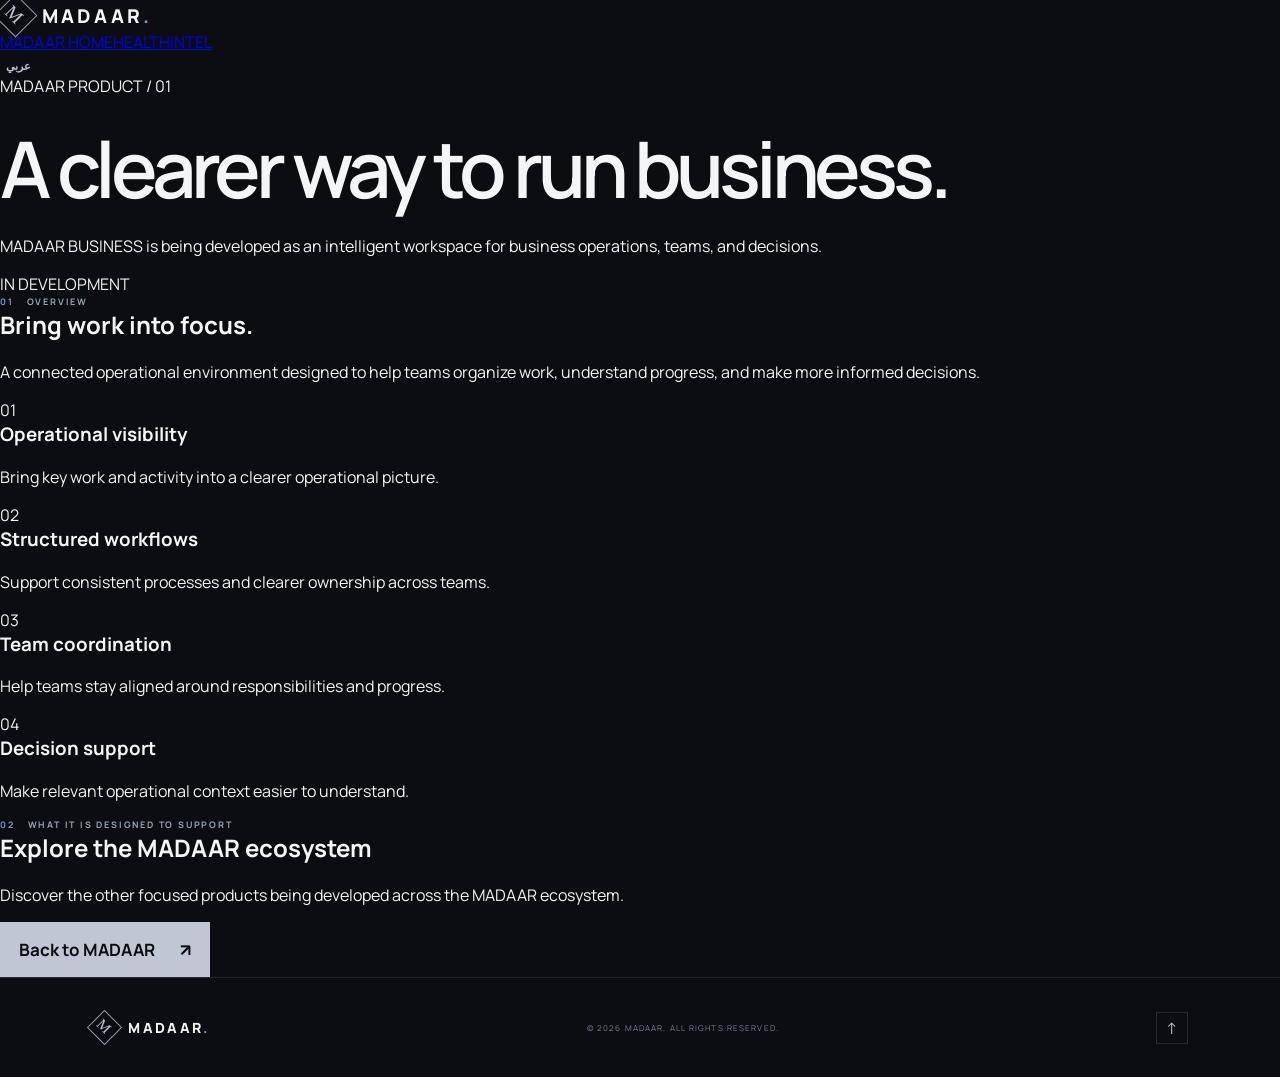
==== business/index.html @ b81e224b "Add MADAAR product page: business" ====
<!doctype html><html lang="en" dir="ltr"><head><meta charset="utf-8"><meta name="viewport" content="width=device-width,initial-scale=1"><meta name="theme-color" content="#0b0d12"><meta name="description" content="MADAAR BUSINESS — an intelligent workspace for business operations, teams, and decisions."><title>MADAAR BUSINESS — MADAAR</title><link rel="preconnect" href="https://fonts.googleapis.com"><link rel="preconnect" href="https://fonts.gstatic.com" crossorigin><link href="https://fonts.googleapis.com/css2?family=DM+Sans:wght@400;500;600;700&family=Manrope:wght@400;500;600;700;800&family=Tajawal:wght@400;500;700;800&display=swap" rel="stylesheet"><link rel="stylesheet" href="../styles.css"><link rel="stylesheet" href="../product-pages.css"></head><body class="product-page" data-product="business"><header class="product-nav"><a class="brand" href="../"><span class="brand-mark">M</span><span>MADAAR<span class="brand-period">.</span></span></a><nav class="nav-links"><a href="../#products" data-t="back">MADAAR HOME</a><a href="../health/" >HEALTH</a><a href="../intel/">INTEL</a></nav><button class="lang-toggle" id="productLanguage" type="button">عربي</button></header><main><section class="product-hero"><div class="product-eyebrow" data-t="eyebrow">MADAAR PRODUCT / 01</div><h1 data-t="title">A clearer way to run business.</h1><p data-t="copy">MADAAR BUSINESS is being developed as an intelligent workspace for business operations, teams, and decisions.</p><span class="stage-note" data-t="stage">IN DEVELOPMENT</span></section><section class="product-detail"><div><div class="section-kicker"><span>01</span><span data-t="overview">OVERVIEW</span></div><h2 data-t="section">Bring work into focus.</h2></div><div><p data-t="body">A connected operational environment designed to help teams organize work, understand progress, and make more informed decisions.</p><div class="detail-points"><article class="detail-point"><span>01</span><h3 data-t="p1">Operational visibility</h3><p data-t="d1">Bring key work and activity into a clearer operational picture.</p></article><article class="detail-point"><span>02</span><h3 data-t="p2">Structured workflows</h3><p data-t="d2">Support consistent processes and clearer ownership across teams.</p></article><article class="detail-point"><span>03</span><h3 data-t="p3">Team coordination</h3><p data-t="d3">Help teams stay aligned around responsibilities and progress.</p></article><article class="detail-point"><span>04</span><h3 data-t="p4">Decision support</h3><p data-t="d4">Make relevant operational context easier to understand.</p></article></div></div></section><section class="product-next"><div><div class="section-kicker"><span>02</span><span data-t="capabilities">WHAT IT IS DESIGNED TO SUPPORT</span></div><h2 data-t="next">Explore the MADAAR ecosystem</h2><p data-t="nextCopy">Discover the other focused products being developed across the MADAAR ecosystem.</p></div><a class="button button-primary" href="../#products"><span data-t="home">Back to MADAAR</span><span>↗</span></a></section></main><footer class="footer"><a class="brand footer-brand" href="../"><span class="brand-mark">M</span><span>MADAAR<span class="brand-period">.</span></span></a><span class="copyright">© 2026 MADAAR. ALL RIGHTS RESERVED.</span><a class="back-top" href="#">↑</a></footer><script src="../product-pages.js"></script></body></html>
---- styles.css ----
@import url('https://fonts.googleapis.com/css2?family=DM+Sans:wght@400;500;600;700&family=Manrope:wght@400;500;600;700;800&family=Tajawal:wght@400;500;700;800&display=swap');
:root{--bg:#0b0d12;--panel:#11151d;--panel2:#151a23;--silver:#c0c6d4;--muted:#858d9c;--white:#f3f5f8;--blue:#7998cb;--line:rgba(192,198,212,.15);--font:'Manrope','DM Sans',sans-serif}
*{box-sizing:border-box}html{scroll-behavior:smooth;scroll-padding-top:90px}body{margin:0;background:var(--bg);color:var(--white);font-family:var(--font);-webkit-font-smoothing:antialiased}.site-shell{max-width:1600px;margin:auto;overflow:hidden}.nav-wrap{height:88px;padding:0 7.2%;display:flex;align-items:center;justify-content:space-between;border-bottom:1px solid var(--line);position:relative;z-index:5;background:rgba(11,13,18,.92)}.brand{display:flex;align-items:center;gap:11px;text-decoration:none;color:var(--white);font-size:19px;font-weight:800;letter-spacing:.17em}.brand-mark{width:31px;height:31px;border:1px solid #8f98a9;color:var(--silver);display:grid;place-items:center;font-family:Georgia,serif;font-size:19px;font-weight:400;transform:rotate(45deg)}.brand-mark::first-letter{transform:rotate(-45deg)}.brand-period{color:var(--blue)}.main-nav{display:flex;gap:37px}.main-nav a,.text-link,.under-link{font-size:11px;letter-spacing:.04em;color:#a9afbb;text-decoration:none;transition:color .2s}.main-nav a:hover,.text-link:hover,.under-link:hover{color:white}.nav-actions{display:flex;align-items:center;gap:23px}.lang-toggle,.menu-toggle{background:none;border:0;color:var(--silver);font:600 11px var(--font);cursor:pointer}.nav-cta{font-size:11px;text-decoration:none;color:var(--bg);background:var(--silver);padding:13px 17px;font-weight:700}.nav-cta span{margin-left:13px}.menu-toggle{display:none;font-size:21px}.hero{min-height:690px;position:relative;padding:125px 7.2% 48px;display:flex;align-items:flex-start;overflow:hidden}.hero-grid{position:absolute;inset:0 0 0 40%;opacity:.28;background-image:linear-gradient(rgba(192,198,212,.07) 1px,transparent 1px),linear-gradient(90deg,rgba(192,198,212,.07) 1px,transparent 1px);background-size:65px 65px;mask-image:linear-gradient(90deg,transparent,#000 25%,#000)}.hero-content{position:relative;z-index:2;max-width:680px}.eyebrow,.section-kicker{display:flex;align-items:center;gap:13px;color:#9ba4b3;font-size:9px;font-weight:700;letter-spacing:.2em}.eyebrow-line{width:30px;height:1px;background:var(--blue)}h1,h2,h3,p{margin-top:0}h1{font-size:clamp(48px,6.1vw,84px);line-height:1.08;letter-spacing:-.065em;font-weight:600;margin:29px 0 25px}h1 em,h2 em{font-style:normal;color:var(--silver)}.hero-copy{max-width:470px;color:#9da5b2;font-size:14px;line-height:1.9}.hero-actions{display:flex;align-items:center;gap:31px;margin-top:36px}.button{display:inline-flex;align-items:center;justify-content:space-between;gap:25px;padding:16px 19px;text-decoration:none;font-size:11px;font-weight:700}.button-primary{background:var(--silver);color:#0b0d12}.button-primary span{font-size:17px}.text-link{font-weight:600}.text-link span{margin-left:9px;color:var(--silver)}.hero-foot{position:absolute;top:560px;left:0;right:0;display:flex;justify-content:space-between;color:#697281;font-size:8px;letter-spacing:.18em}.hero-index{color:#a6adba}.orbital-art{position:absolute;width:440px;height:440px;right:8%;top:115px;display:grid;place-items:center;opacity:.86}.orbit{position:absolute;border:1px solid rgba(192,198,212,.19);border-radius:50%;transform:rotate(-28deg)}.orbit-one{width:390px;height:170px}.orbit-two{width:340px;height:300px;transform:rotate(48deg)}.orbit-three{width:270px;height:270px;border-color:rgba(121,152,203,.35)}.orbit-core{width:112px;height:112px;border:1px solid rgba(192,198,212,.55);border-radius:50%;display:grid;place-items:center;box-shadow:0 0 70px rgba(121,152,203,.12),inset 0 0 40px rgba(121,152,203,.08);background:radial-gradient(circle,#202b3b,#0b0d12 72%)}.orbit-core span{font-family:Georgia,serif;font-size:53px;color:#d2d6df}.orbit-dot{position:absolute;width:7px;height:7px;border-radius:50%;background:#9fb3d7;box-shadow:0 0 17px #7998cb}.dot-one{top:111px;right:78px}.dot-two{bottom:83px;left:97px}.dot-three{top:215px;left:10px}.orbit-caption{position:absolute;right:0;bottom:45px;font-size:8px;letter-spacing:.2em;line-height:1.8;color:#8993a3}.hero-bottom-rule{position:absolute;bottom:0;left:7.2%;right:7.2%;height:1px;background:var(--line)}.section-pad{padding:112px 7.2%}.section-kicker span:first-child{color:var(--blue)}.intro-layout{display:grid;grid-template-columns:1.1fr .9fr;gap:10%;margin-top:53px}.intro h2,.contact h2{font-size:clamp(38px,4.4vw,61px);line-height:1.13;letter-spacing:-.055em;font-weight:600;margin:0}.intro-text{max-width:490px;padding-top:7px}.intro-text p,.contact-side p{font-size:14px;line-height:1.95;color:#9da5b2}.under-link{display:inline-block;margin-top:19px;padding-bottom:9px;border-bottom:1px solid #566070;color:var(--silver)}.under-link span{margin-left:17px}.products{background:#0e1117;border-top:1px solid var(--line);border-bottom:1px solid var(--line)}.section-heading{display:flex;justify-content:space-between;align-items:center;margin-bottom:40px}.section-heading>p{margin:0;color:#9da5b2;font-size:12px}.product-list{display:grid;grid-template-columns:repeat(3,1fr);gap:14px}.product-card{background:var(--panel);border:1px solid rgba(192,198,212,.11);padding:23px 23px 21px;min-width:0;transition:transform .25s,border-color .25s}.product-card:hover{transform:translateY(-5px);border-color:rgba(192,198,212,.35)}.product-top{display:flex;justify-content:space-between;align-items:center;color:#8c95a4;font-size:8px;letter-spacing:.17em}.product-symbol{font-size:18px;color:var(--silver)}.product-visual{height:190px;margin:22px 0 23px;position:relative;overflow:hidden;background:#171e29}.visual-business{display:grid;place-items:center;background:radial-gradient(ellipse at 50% 100%,#26364c,#141a24 70%)}.visual-window{width:72%;height:125px;border:1px solid rgba(177,194,219,.35);background:rgba(11,15,22,.6);padding:12px;position:relative}.visual-window-top{display:flex;gap:4px}.visual-window-top i{width:4px;height:4px;border-radius:50%;background:#8297b6}.visual-bars{height:69px;display:flex;align-items:end;gap:8px;border-bottom:1px solid rgba(192,198,212,.17);padding:0 9px}.visual-bars b{flex:1;background:linear-gradient(#9eb4d7,#425a7c);height:30%}.visual-bars b:nth-child(2){height:55%}.visual-bars b:nth-child(3){height:44%}.visual-bars b:nth-child(4){height:78%}.visual-bars b:nth-child(5){height:60%}.visual-bars b:nth-child(6){height:88%}.visual-bars b:nth-child(7){height:72%}.visual-line{position:absolute;left:20%;right:15%;top:57px;height:1px;background:#c0c6d4;transform:rotate(-13deg);opacity:.6}.visual-health{background:radial-gradient(circle at center,#273d4a,#151e28 70%);display:grid;place-items:center}.health-rings{position:absolute;width:140px;height:140px;border:1px solid rgba(157,192,197,.28);border-radius:50%;box-shadow:0 0 0 20px rgba(157,192,197,.04),0 0 0 42px rgba(157,192,197,.03)}.health-cross{position:absolute;z-index:2;font-size:67px;font-weight:200;color:#b5d0d1;text-shadow:0 0 30px #7ca8aa}.health-pulse{position:absolute;width:100%;height:1px;background:linear-gradient(90deg,transparent,#9bc5c5,transparent);transform:rotate(-25deg)}.visual-intel{background:radial-gradient(circle at 50% 50%,#29364c,#131924 68%)}.intel-grid{position:absolute;inset:0;background-image:linear-gradient(rgba(157,177,208,.1) 1px,transparent 1px),linear-gradient(90deg,rgba(157,177,208,.1) 1px,transparent 1px);background-size:20px 20px}.intel-radar{position:absolute;width:138px;height:138px;border:1px solid rgba(162,186,220,.5);border-radius:50%;left:50%;top:48%;transform:translate(-50%,-50%);background:conic-gradient(from 20deg,rgba(121,152,203,.28),transparent 75deg)}.intel-radar:before,.intel-radar:after{content:"";position:absolute;inset:22px;border:1px solid rgba(162,186,220,.23);border-radius:50%}.intel-radar:after{inset:46px}.intel-radar i{position:absolute;left:50%;top:0;height:50%;width:1px;background:#b7c9e5;transform-origin:bottom;transform:rotate(43deg)}.intel-radar b{position:absolute;width:5px;height:5px;background:#c4d6f0;border-radius:50%;left:70%;top:26%;box-shadow:0 0 14px #a6c7f5}.radar-label{position:absolute;bottom:13px;right:13px;font-size:7px;letter-spacing:.15em;color:#9eb4d7}.product-info{display:flex;justify-content:space-between;gap:12px;align-items:flex-start}.product-info h3{font-size:15px;letter-spacing:.02em;margin:0 0 10px;font-weight:500}.product-info h3 strong{color:var(--silver);font-weight:800}.product-info p{max-width:250px;color:#929ba9;font-size:11px;line-height:1.7;margin:0}.product-status{font-size:7px;letter-spacing:.12em;color:#91a3bd;border:1px solid rgba(145,163,189,.28);padding:6px 7px;white-space:nowrap}.product-tags{display:flex;flex-wrap:wrap;gap:7px;margin-top:23px;padding-top:15px;border-top:1px solid var(--line)}.product-tags span{font-size:7px;letter-spacing:.12em;color:#727d8d}.manifesto{position:relative;overflow:hidden}.manifesto-glow{position:absolute;width:570px;height:570px;right:-200px;top:-190px;border-radius:50%;background:radial-gradient(circle,rgba(72,100,143,.13),transparent 68%);pointer-events:none}.manifesto-content{margin:73px 0 78px;position:relative}.manifesto-label{color:#91a6c8;font-size:9px;letter-spacing:.2em}.manifesto h2{font-size:clamp(42px,5.5vw,76px);line-height:1.12;letter-spacing:-.06em;font-weight:600;margin:22px 0}.manifesto-copy{font-size:13px;line-height:1.9;color:#9da5b2;max-width:460px}.principles{display:grid;grid-template-columns:repeat(3,1fr);border-top:1px solid var(--line)}.principles>div{padding:24px 24px 0 0}.principles>div+div{padding-left:24px;border-left:1px solid var(--line)}.principles span{font-size:9px;color:var(--blue);letter-spacing:.1em}.principles h4{font-size:13px;margin:19px 0 8px}.principles p{font-size:10px;color:#8992a0;line-height:1.7;margin:0}.contact{background:#10141c;border-top:1px solid var(--line)}.contact-layout{display:grid;grid-template-columns:1fr .65fr;gap:10%;margin-top:60px}.contact-side{padding-top:9px;max-width:410px}.contact-side .button{margin-top:13px}.contact-note{display:block;margin-top:20px;color:#778190;font-size:9px;letter-spacing:.05em}.footer{min-height:100px;padding:20px 7.2%;display:flex;align-items:center;justify-content:space-between;border-top:1px solid var(--line)}.footer-brand{font-size:14px}.footer-brand .brand-mark{width:25px;height:25px;font-size:15px}.footer-line,.copyright{font-size:8px;letter-spacing:.14em;color:#798291}.back-top{width:32px;height:32px;border:1px solid var(--line);display:grid;place-items:center;color:var(--silver);text-decoration:none}
[dir=rtl] body{font-family:'Tajawal',sans-serif}[dir=rtl] .main-nav,[dir=rtl] .nav-actions{direction:rtl}[dir=rtl] .brand{letter-spacing:.08em}[dir=rtl] .hero-content,[dir=rtl] .intro-layout,[dir=rtl] .contact-layout{text-align:right}[dir=rtl] .hero-foot{direction:ltr}[dir=rtl] .hero-actions{flex-direction:row-reverse;justify-content:flex-end}[dir=rtl] .product-info{direction:rtl}[dir=rtl] .product-tags{direction:rtl}[dir=rtl] .section-heading{direction:rtl}[dir=rtl] .principles{direction:rtl}[dir=rtl] .principles>div+div{border-left:0;border-right:1px solid var(--line);padding-left:0;padding-right:24px}[dir=rtl] .contact-side .button{direction:ltr}[dir=rtl] .footer{direction:rtl}[dir=rtl] .under-link span{margin-left:0;margin-right:17px}
@media(max-width:1000px){.orbital-art{right:-90px;opacity:.45}.hero-content{max-width:620px}.product-list{grid-template-columns:1fr 1fr}.product-card:last-child{grid-column:1/-1}.product-card:last-child .product-visual{height:160px}.nav-wrap{padding:0 5%}.section-pad{padding:90px 5%}.hero{padding-left:5%;padding-right:5%}.hero-bottom-rule{left:5%;right:5%}}
@media(max-width:700px){.nav-wrap{height:72px}.main-nav{display:none;position:absolute;top:72px;left:0;right:0;background:#11151d;padding:22px 6%;flex-direction:column;gap:22px;border-bottom:1px solid var(--line)}.main-nav.open{display:flex}.nav-actions{gap:13px}.nav-cta{display:none}.menu-toggle{display:block}.hero{min-height:670px;padding-top:100px}.hero-grid{inset:0;opacity:.18}.hero-content{max-width:100%}h1{font-size:clamp(44px,12vw,67px)}.hero-copy{max-width:390px;font-size:13px}.orbital-art{width:290px;height:290px;top:355px;right:-90px;opacity:.25}.orbit-one{width:270px;height:120px}.orbit-two{width:240px;height:210px}.orbit-three{width:190px;height:190px}.orbit-core{width:80px;height:80px}.orbit-core span{font-size:39px}.hero-foot{top:600px}.section-pad{padding:76px 6%}.intro-layout,.contact-layout{grid-template-columns:1fr;gap:25px;margin-top:38px}.intro h2,.contact h2{font-size:46px}.section-heading{align-items:flex-start;gap:18px;flex-direction:column}.product-list{grid-template-columns:1fr}.product-card:last-child{grid-column:auto}.product-card:last-child .product-visual{height:190px}.product-visual{height:180px}.manifesto-content{margin:55px 0}.manifesto h2{font-size:47px}.principles{grid-template-columns:1fr}.principles>div,.principles>div+div{padding:19px 0;border-left:0;border-right:0;border-bottom:1px solid var(--line)}.principles>div+div{padding-left:0;padding-right:0}.principles h4{margin:10px 0 5px}.footer{padding:23px 6%;flex-wrap:wrap;gap:18px}.footer-line{display:none}.copyright{font-size:7px}}
@media(prefers-reduced-motion:reduce){html{scroll-behavior:auto}*,*:before,*:after{transition:none!important;animation:none!important}}
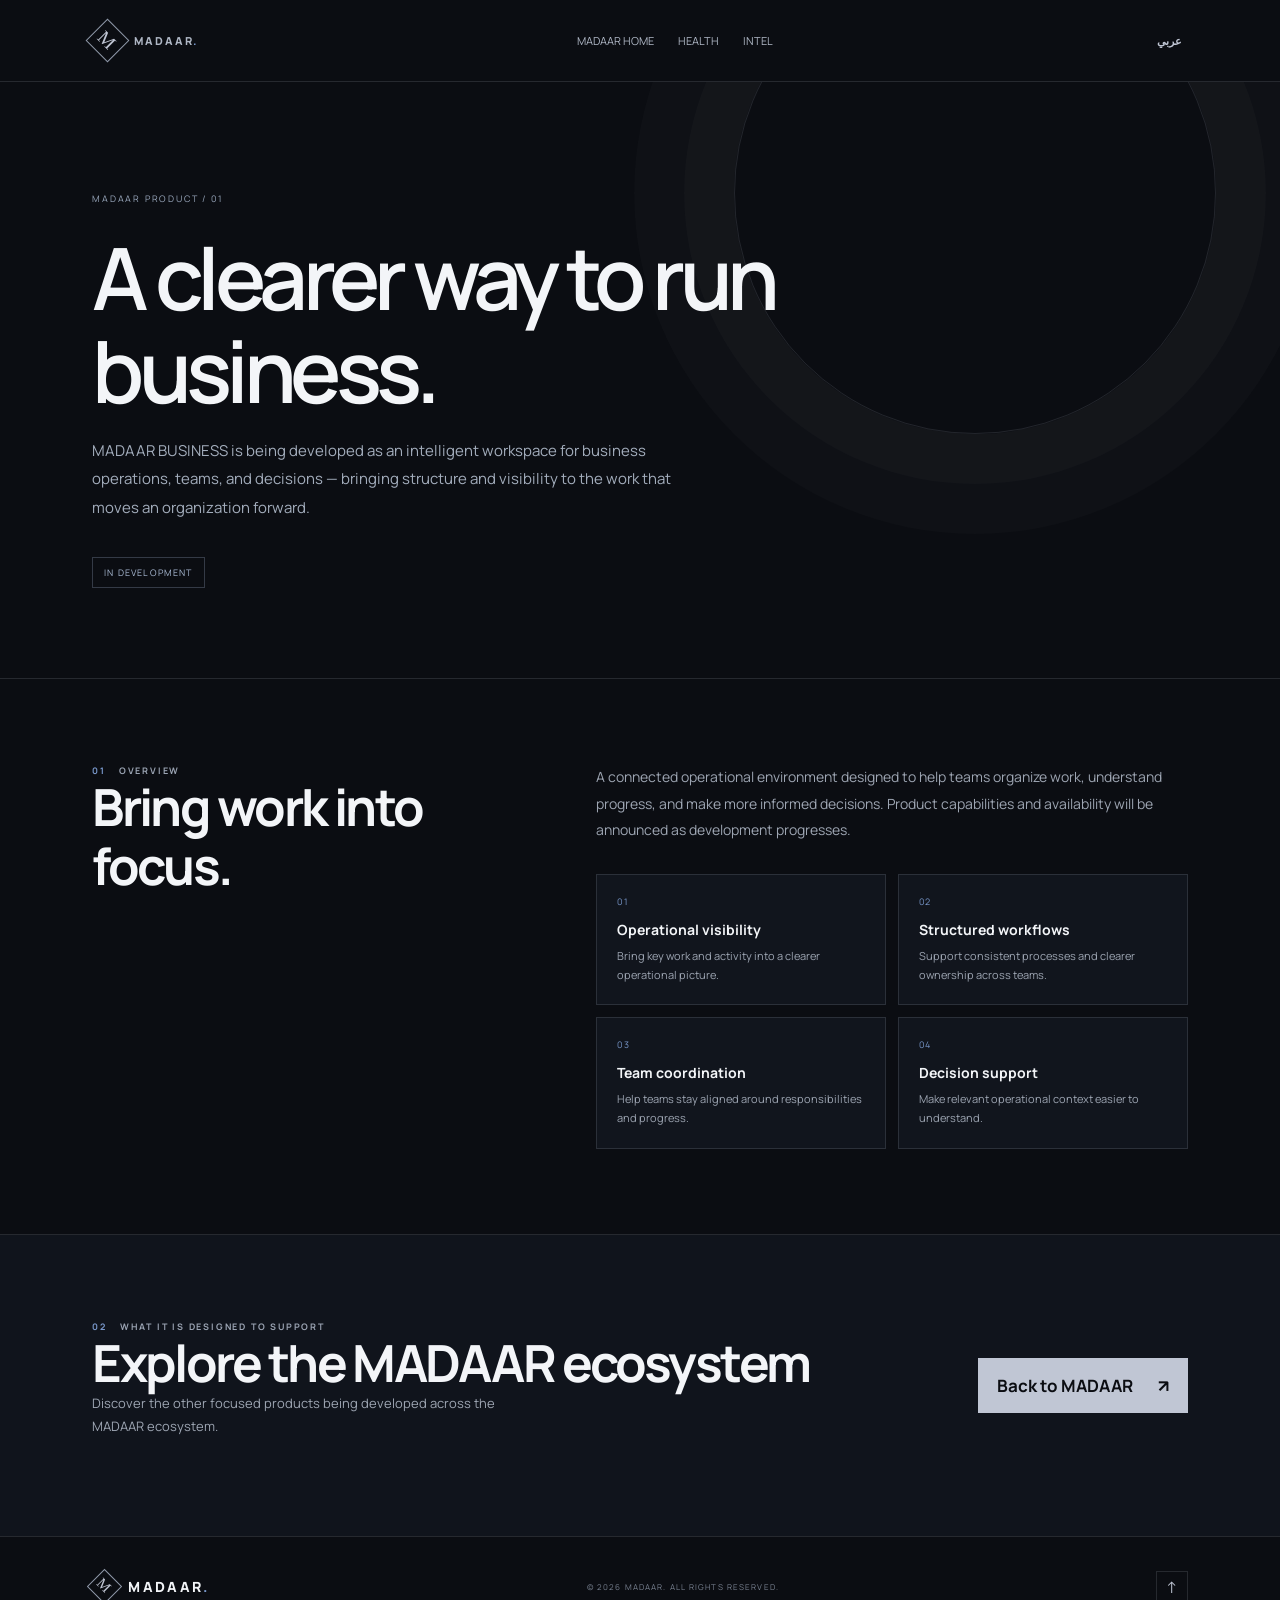
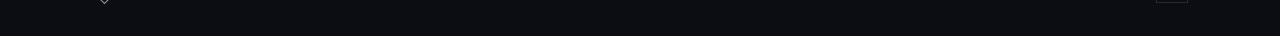
==== commit 88e93602: "Complete Arabic footer and accessibility labels on product pages" ====
--- a/business/index.html
+++ b/business/index.html
@@ -1 +1 @@
-<!doctype html><html lang="en" dir="ltr"><head><meta charset="utf-8"><meta name="viewport" content="width=device-width,initial-scale=1"><meta name="theme-color" content="#0b0d12"><meta name="description" content="MADAAR BUSINESS — an intelligent workspace for business operations, teams, and decisions."><title>MADAAR BUSINESS — MADAAR</title><link rel="preconnect" href="https://fonts.googleapis.com"><link rel="preconnect" href="https://fonts.gstatic.com" crossorigin><link href="https://fonts.googleapis.com/css2?family=DM+Sans:wght@400;500;600;700&family=Manrope:wght@400;500;600;700;800&family=Tajawal:wght@400;500;700;800&display=swap" rel="stylesheet"><link rel="stylesheet" href="../styles.css"><link rel="stylesheet" href="../product-pages.css"></head><body class="product-page" data-product="business"><header class="product-nav"><a class="brand" href="../"><span class="brand-mark">M</span><span>MADAAR<span class="brand-period">.</span></span></a><nav class="nav-links"><a href="../#products" data-t="back">MADAAR HOME</a><a href="../health/" >HEALTH</a><a href="../intel/">INTEL</a></nav><button class="lang-toggle" id="productLanguage" type="button">عربي</button></header><main><section class="product-hero"><div class="product-eyebrow" data-t="eyebrow">MADAAR PRODUCT / 01</div><h1 data-t="title">A clearer way to run business.</h1><p data-t="copy">MADAAR BUSINESS is being developed as an intelligent workspace for business operations, teams, and decisions.</p><span class="stage-note" data-t="stage">IN DEVELOPMENT</span></section><section class="product-detail"><div><div class="section-kicker"><span>01</span><span data-t="overview">OVERVIEW</span></div><h2 data-t="section">Bring work into focus.</h2></div><div><p data-t="body">A connected operational environment designed to help teams organize work, understand progress, and make more informed decisions.</p><div class="detail-points"><article class="detail-point"><span>01</span><h3 data-t="p1">Operational visibility</h3><p data-t="d1">Bring key work and activity into a clearer operational picture.</p></article><article class="detail-point"><span>02</span><h3 data-t="p2">Structured workflows</h3><p data-t="d2">Support consistent processes and clearer ownership across teams.</p></article><article class="detail-point"><span>03</span><h3 data-t="p3">Team coordination</h3><p data-t="d3">Help teams stay aligned around responsibilities and progress.</p></article><article class="detail-point"><span>04</span><h3 data-t="p4">Decision support</h3><p data-t="d4">Make relevant operational context easier to understand.</p></article></div></div></section><section class="product-next"><div><div class="section-kicker"><span>02</span><span data-t="capabilities">WHAT IT IS DESIGNED TO SUPPORT</span></div><h2 data-t="next">Explore the MADAAR ecosystem</h2><p data-t="nextCopy">Discover the other focused products being developed across the MADAAR ecosystem.</p></div><a class="button button-primary" href="../#products"><span data-t="home">Back to MADAAR</span><span>↗</span></a></section></main><footer class="footer"><a class="brand footer-brand" href="../"><span class="brand-mark">M</span><span>MADAAR<span class="brand-period">.</span></span></a><span class="copyright">© 2026 MADAAR. ALL RIGHTS RESERVED.</span><a class="back-top" href="#">↑</a></footer><script src="../product-pages.js"></script></body></html>+<!doctype html><html lang="en" dir="ltr"><head><meta charset="utf-8"><meta name="viewport" content="width=device-width,initial-scale=1"><meta name="theme-color" content="#0b0d12"><meta name="description" content="MADAAR BUSINESS — an intelligent workspace for business operations, teams, and decisions."><title>MADAAR BUSINESS — MADAAR</title><link rel="preconnect" href="https://fonts.googleapis.com"><link rel="preconnect" href="https://fonts.gstatic.com" crossorigin><link href="https://fonts.googleapis.com/css2?family=DM+Sans:wght@400;500;600;700&family=Manrope:wght@400;500;600;700;800&family=Tajawal:wght@400;500;700;800&display=swap" rel="stylesheet"><link rel="stylesheet" href="../styles.css"><link rel="stylesheet" href="../product-pages.css"></head><body class="product-page" data-product="business"><header class="product-nav"><a class="brand" href="../"><span class="brand-mark">M</span><span>MADAAR<span class="brand-period">.</span></span></a><nav class="nav-links"><a href="../#products" data-t="back">MADAAR HOME</a><a href="../health/" >HEALTH</a><a href="../intel/">INTEL</a></nav><button class="lang-toggle" id="productLanguage" type="button">عربي</button></header><main><section class="product-hero"><div class="product-eyebrow" data-t="eyebrow">MADAAR PRODUCT / 01</div><h1 data-t="title">A clearer way to run business.</h1><p data-t="copy">MADAAR BUSINESS is being developed as an intelligent workspace for business operations, teams, and decisions.</p><span class="stage-note" data-t="stage">IN DEVELOPMENT</span></section><section class="product-detail"><div><div class="section-kicker"><span>01</span><span data-t="overview">OVERVIEW</span></div><h2 data-t="section">Bring work into focus.</h2></div><div><p data-t="body">A connected operational environment designed to help teams organize work, understand progress, and make more informed decisions.</p><div class="detail-points"><article class="detail-point"><span>01</span><h3 data-t="p1">Operational visibility</h3><p data-t="d1">Bring key work and activity into a clearer operational picture.</p></article><article class="detail-point"><span>02</span><h3 data-t="p2">Structured workflows</h3><p data-t="d2">Support consistent processes and clearer ownership across teams.</p></article><article class="detail-point"><span>03</span><h3 data-t="p3">Team coordination</h3><p data-t="d3">Help teams stay aligned around responsibilities and progress.</p></article><article class="detail-point"><span>04</span><h3 data-t="p4">Decision support</h3><p data-t="d4">Make relevant operational context easier to understand.</p></article></div></div></section><section class="product-next"><div><div class="section-kicker"><span>02</span><span data-t="capabilities">WHAT IT IS DESIGNED TO SUPPORT</span></div><h2 data-t="next">Explore the MADAAR ecosystem</h2><p data-t="nextCopy">Discover the other focused products being developed across the MADAAR ecosystem.</p></div><a class="button button-primary" href="../#products"><span data-t="home">Back to MADAAR</span><span>↗</span></a></section></main><footer class="footer"><a class="brand footer-brand" href="../"><span class="brand-mark">M</span><span>MADAAR<span class="brand-period">.</span></span></a><span class="copyright" data-t="copyright">© 2026 MADAAR. ALL RIGHTS RESERVED.</span><a class="back-top" href="#" aria-label="Back to top">↑</a></footer><script src="../product-pages.js"></script></body></html>
--- a/styles.css
+++ b/styles.css
@@ -5,3 +5,6 @@
 @media(max-width:1000px){.orbital-art{right:-90px;opacity:.45}.hero-content{max-width:620px}.product-list{grid-template-columns:1fr 1fr}.product-card:last-child{grid-column:1/-1}.product-card:last-child .product-visual{height:160px}.nav-wrap{padding:0 5%}.section-pad{padding:90px 5%}.hero{padding-left:5%;padding-right:5%}.hero-bottom-rule{left:5%;right:5%}}
 @media(max-width:700px){.nav-wrap{height:72px}.main-nav{display:none;position:absolute;top:72px;left:0;right:0;background:#11151d;padding:22px 6%;flex-direction:column;gap:22px;border-bottom:1px solid var(--line)}.main-nav.open{display:flex}.nav-actions{gap:13px}.nav-cta{display:none}.menu-toggle{display:block}.hero{min-height:670px;padding-top:100px}.hero-grid{inset:0;opacity:.18}.hero-content{max-width:100%}h1{font-size:clamp(44px,12vw,67px)}.hero-copy{max-width:390px;font-size:13px}.orbital-art{width:290px;height:290px;top:355px;right:-90px;opacity:.25}.orbit-one{width:270px;height:120px}.orbit-two{width:240px;height:210px}.orbit-three{width:190px;height:190px}.orbit-core{width:80px;height:80px}.orbit-core span{font-size:39px}.hero-foot{top:600px}.section-pad{padding:76px 6%}.intro-layout,.contact-layout{grid-template-columns:1fr;gap:25px;margin-top:38px}.intro h2,.contact h2{font-size:46px}.section-heading{align-items:flex-start;gap:18px;flex-direction:column}.product-list{grid-template-columns:1fr}.product-card:last-child{grid-column:auto}.product-card:last-child .product-visual{height:190px}.product-visual{height:180px}.manifesto-content{margin:55px 0}.manifesto h2{font-size:47px}.principles{grid-template-columns:1fr}.principles>div,.principles>div+div{padding:19px 0;border-left:0;border-right:0;border-bottom:1px solid var(--line)}.principles>div+div{padding-left:0;padding-right:0}.principles h4{margin:10px 0 5px}.footer{padding:23px 6%;flex-wrap:wrap;gap:18px}.footer-line{display:none}.copyright{font-size:7px}}
 @media(prefers-reduced-motion:reduce){html{scroll-behavior:auto}*,*:before,*:after{transition:none!important;animation:none!important}}
+
+.product-card .product-link{display:inline-flex;margin-top:17px;color:var(--silver);text-decoration:none;font-size:9px;letter-spacing:.08em;border-bottom:1px solid #566070;padding-bottom:7px}.product-card .product-link span{margin-left:12px}
+[dir=rtl] .product-card .product-link span{margin-left:0;margin-right:12px}
--- a/product-pages.css
+++ b/product-pages.css
@@ -0,0 +1,29 @@
+.product-page{min-height:100vh}.product-nav{height:82px;padding:0 7.2%;display:flex;align-items:center;justify-content:space-between;border-bottom:1px solid var(--line)}.product-nav .nav-links{display:flex;gap:24px}.product-nav a{color:#aeb6c4;text-decoration:none;font-size:11px}.product-hero{padding:110px 7.2% 90px;position:relative;overflow:hidden;border-bottom:1px solid var(--line)}.product-hero:after{content:"";position:absolute;width:480px;height:480px;right:5%;top:-130px;border:1px solid rgba(192,198,212,.13);border-radius:50%;box-shadow:0 0 0 50px rgba(192,198,212,.025),0 0 0 100px rgba(192,198,212,.02);pointer-events:none}.product-hero>*{position:relative;z-index:1}.product-eyebrow{font-size:9px;letter-spacing:.2em;color:#9aa8bd}.product-hero h1{font-size:clamp(48px,7vw,86px);max-width:820px;margin:26px 0 20px}.product-hero p{max-width:600px;color:#a3adbc;font-size:15px;line-height:1.9}.stage-note{display:inline-block;margin-top:20px;border:1px solid rgba(145,163,189,.3);padding:8px 11px;color:#aabbd5;font-size:9px;letter-spacing:.13em}.product-detail{padding:85px 7.2%;display:grid;grid-template-columns:.8fr 1.2fr;gap:10%;border-bottom:1px solid var(--line)}.product-detail h2,.product-next h2{font-size:clamp(34px,4vw,54px);line-height:1.15;letter-spacing:-.05em;margin:0}.product-detail p{color:#9da5b2;font-size:14px;line-height:1.9;margin:0}.detail-points{display:grid;grid-template-columns:repeat(2,1fr);gap:12px;margin-top:30px}.detail-point{padding:20px;border:1px solid var(--line);background:#11151d}.detail-point span{display:block;color:var(--blue);font-size:9px;letter-spacing:.15em;margin-bottom:12px}.detail-point h3{font-size:14px;margin:0 0 8px}.detail-point p{font-size:11px;line-height:1.7}.product-next{padding:85px 7.2%;display:flex;align-items:center;justify-content:space-between;gap:30px;background:#10141c}.product-next p{max-width:430px;color:#9da5b2;font-size:13px;line-height:1.8}.product-link{display:inline-flex;margin-top:17px;color:var(--silver);text-decoration:none;font-size:10px;letter-spacing:.08em;border-bottom:1px solid #566070;padding-bottom:8px}.product-link span{margin-left:12px}.product-page [dir=rtl], [dir=rtl] .product-page{text-align:right}.product-page [dir=rtl] .product-detail{direction:rtl}.product-page [dir=rtl] .product-next{direction:rtl}.product-page [dir=rtl] .product-nav{direction:rtl}.product-page [dir=rtl] .product-link span{margin-left:0;margin-right:12px}
+@media(max-width:700px){.product-nav{height:72px;padding:0 6%}.product-nav .nav-links{gap:12px}.product-nav .nav-links a{font-size:9px}.product-hero{padding:85px 6% 70px}.product-hero:after{right:-250px;opacity:.5}.product-detail{padding:70px 6%;grid-template-columns:1fr;gap:28px}.detail-points{grid-template-columns:1fr}.product-next{padding:70px 6%;display:block}.product-next .button{margin-top:12px}}
+
+@media(max-width:520px){
+  .product-nav{
+    min-height:72px;
+    height:auto;
+    padding:12px 6%;
+    display:flex;
+    flex-wrap:wrap;
+    row-gap:12px;
+  }
+  .product-nav>.brand{font-size:16px;gap:9px}
+  .product-nav>.brand .brand-mark{width:27px;height:27px;font-size:16px}
+  .product-nav>.lang-toggle{margin-left:auto;padding:7px 0}
+  .product-nav .nav-links{
+    order:3;
+    flex:0 0 100%;
+    width:100%;
+    justify-content:space-between;
+    gap:8px;
+    padding-top:10px;
+    border-top:1px solid var(--line);
+  }
+  .product-nav .nav-links a{font-size:9px;white-space:nowrap}
+}
+@media(max-width:360px){
+  .product-nav .nav-links a{font-size:8px;letter-spacing:-.02em}
+}
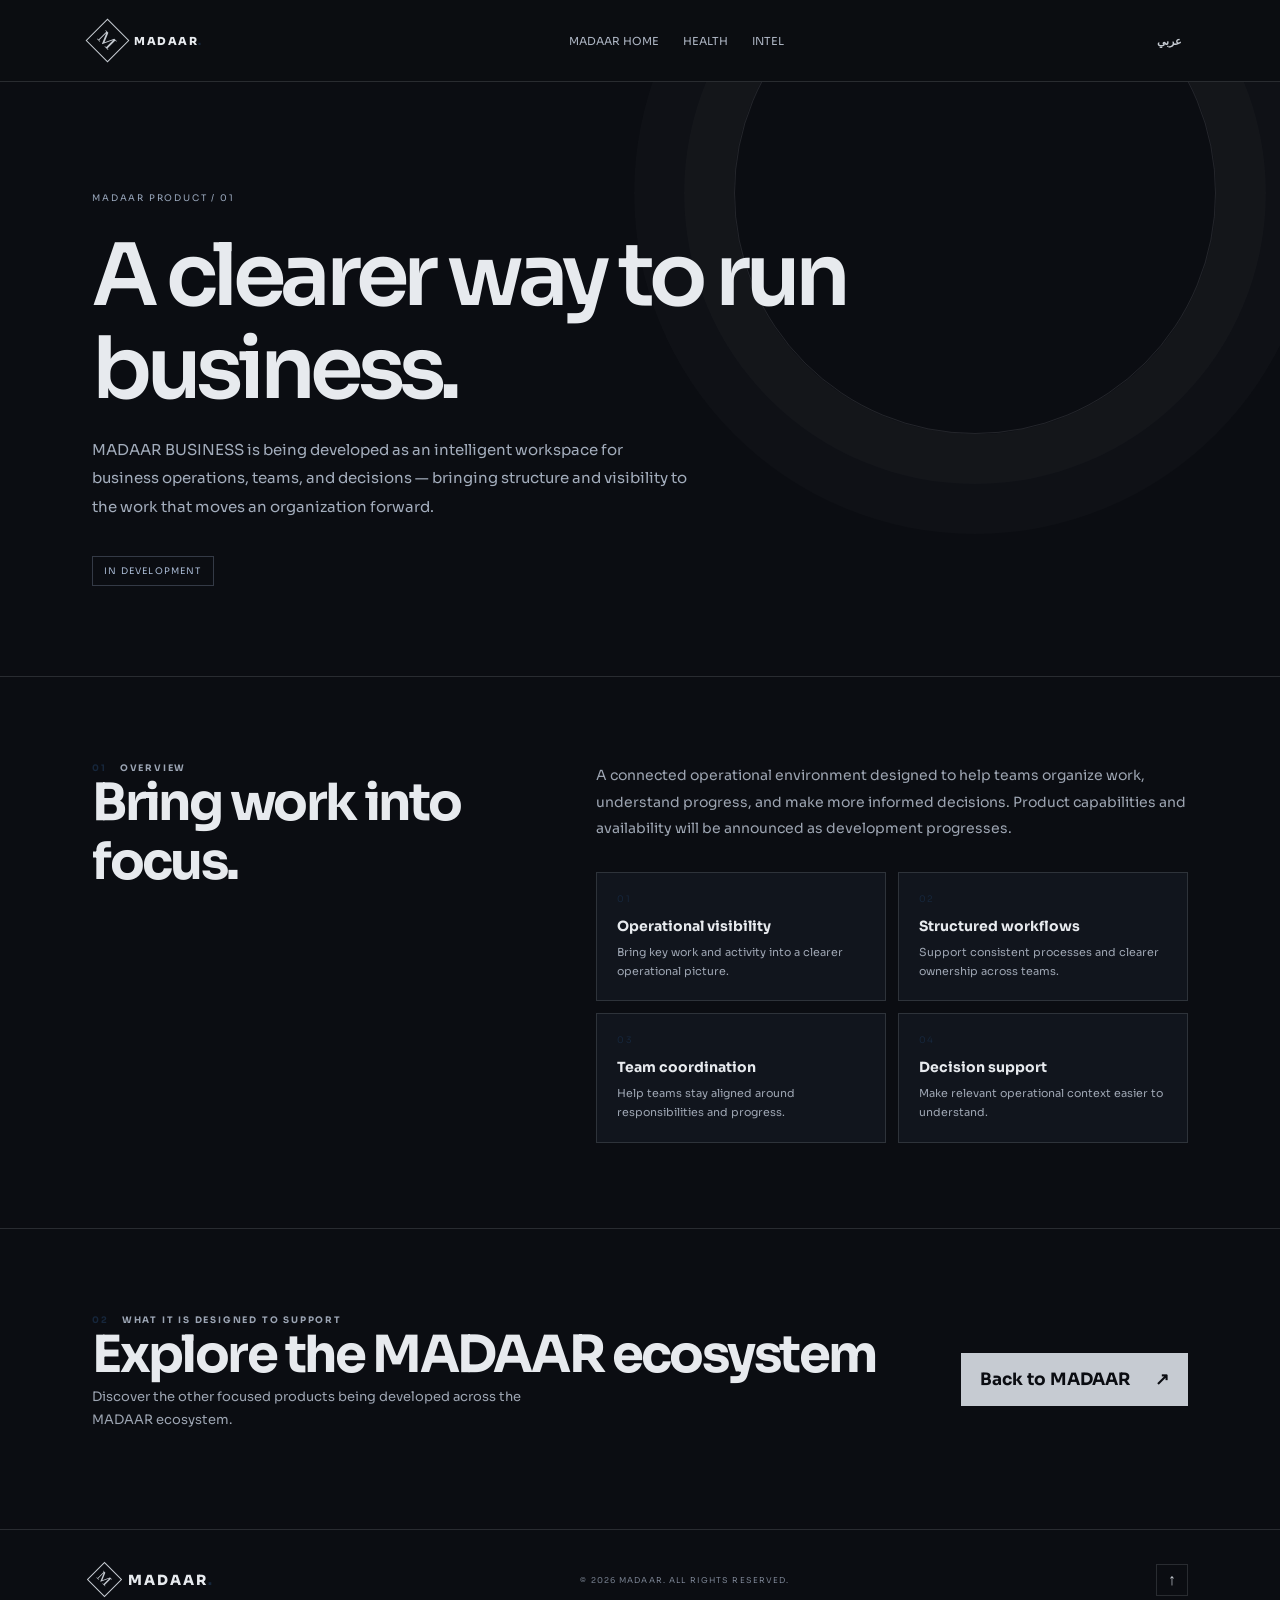
==== commit 131072b6: "Unify MADAAR brand system, product pages, and launch SEO" ====
--- a/business/index.html
+++ b/business/index.html
@@ -1 +1,4 @@
-<!doctype html><html lang="en" dir="ltr"><head><meta charset="utf-8"><meta name="viewport" content="width=device-width,initial-scale=1"><meta name="theme-color" content="#0b0d12"><meta name="description" content="MADAAR BUSINESS — an intelligent workspace for business operations, teams, and decisions."><title>MADAAR BUSINESS — MADAAR</title><link rel="preconnect" href="https://fonts.googleapis.com"><link rel="preconnect" href="https://fonts.gstatic.com" crossorigin><link href="https://fonts.googleapis.com/css2?family=DM+Sans:wght@400;500;600;700&family=Manrope:wght@400;500;600;700;800&family=Tajawal:wght@400;500;700;800&display=swap" rel="stylesheet"><link rel="stylesheet" href="../styles.css"><link rel="stylesheet" href="../product-pages.css"></head><body class="product-page" data-product="business"><header class="product-nav"><a class="brand" href="../"><span class="brand-mark">M</span><span>MADAAR<span class="brand-period">.</span></span></a><nav class="nav-links"><a href="../#products" data-t="back">MADAAR HOME</a><a href="../health/" >HEALTH</a><a href="../intel/">INTEL</a></nav><button class="lang-toggle" id="productLanguage" type="button">عربي</button></header><main><section class="product-hero"><div class="product-eyebrow" data-t="eyebrow">MADAAR PRODUCT / 01</div><h1 data-t="title">A clearer way to run business.</h1><p data-t="copy">MADAAR BUSINESS is being developed as an intelligent workspace for business operations, teams, and decisions.</p><span class="stage-note" data-t="stage">IN DEVELOPMENT</span></section><section class="product-detail"><div><div class="section-kicker"><span>01</span><span data-t="overview">OVERVIEW</span></div><h2 data-t="section">Bring work into focus.</h2></div><div><p data-t="body">A connected operational environment designed to help teams organize work, understand progress, and make more informed decisions.</p><div class="detail-points"><article class="detail-point"><span>01</span><h3 data-t="p1">Operational visibility</h3><p data-t="d1">Bring key work and activity into a clearer operational picture.</p></article><article class="detail-point"><span>02</span><h3 data-t="p2">Structured workflows</h3><p data-t="d2">Support consistent processes and clearer ownership across teams.</p></article><article class="detail-point"><span>03</span><h3 data-t="p3">Team coordination</h3><p data-t="d3">Help teams stay aligned around responsibilities and progress.</p></article><article class="detail-point"><span>04</span><h3 data-t="p4">Decision support</h3><p data-t="d4">Make relevant operational context easier to understand.</p></article></div></div></section><section class="product-next"><div><div class="section-kicker"><span>02</span><span data-t="capabilities">WHAT IT IS DESIGNED TO SUPPORT</span></div><h2 data-t="next">Explore the MADAAR ecosystem</h2><p data-t="nextCopy">Discover the other focused products being developed across the MADAAR ecosystem.</p></div><a class="button button-primary" href="../#products"><span data-t="home">Back to MADAAR</span><span>↗</span></a></section></main><footer class="footer"><a class="brand footer-brand" href="../"><span class="brand-mark">M</span><span>MADAAR<span class="brand-period">.</span></span></a><span class="copyright" data-t="copyright">© 2026 MADAAR. ALL RIGHTS RESERVED.</span><a class="back-top" href="#" aria-label="Back to top">↑</a></footer><script src="../product-pages.js"></script></body></html>+<!doctype html><html lang="en" dir="ltr"><head><meta charset="utf-8"><meta name="viewport" content="width=device-width,initial-scale=1"><meta name="theme-color" content="#0b0d12"><meta name="color-scheme" content="dark"><meta name="description" content="MADAAR BUSINESS is in development, exploring clearer ways to organize business operations, team workflows, and decision-making."><link rel="icon" type="image/svg+xml" href="../favicon.svg"><link rel="canonical" href="https://sultanalialdosari-sys.github.io/MADAAR-WEBSITE/business/"><meta property="og:type" content="website"><meta property="og:site_name" content="MADAAR"><meta property="og:title" content="MADAAR BUSINESS — MADAAR"><meta property="og:description" content="MADAAR BUSINESS is in development, exploring clearer ways to organize business operations, team workflows, and decision-making."><meta property="og:url" content="https://sultanalialdosari-sys.github.io/MADAAR-WEBSITE/business/"><meta property="og:image" content="https://sultanalialdosari-sys.github.io/MADAAR-WEBSITE/social-preview.svg">
+  <meta property="og:image:type" content="image/svg+xml"><meta property="og:image:width" content="1200"><meta property="og:image:height" content="630">
+  <meta property="og:image:alt" content="MADAAR — Beyond Intelligence. Beyond Boundaries."><meta name="twitter:card" content="summary_large_image"><meta name="twitter:title" content="MADAAR BUSINESS — MADAAR"><meta name="twitter:description" content="MADAAR BUSINESS is in development, exploring clearer ways to organize business operations, team workflows, and decision-making."><meta name="twitter:image" content="https://sultanalialdosari-sys.github.io/MADAAR-WEBSITE/social-preview.svg">
+  <meta name="twitter:image:alt" content="MADAAR — Beyond Intelligence. Beyond Boundaries."><title>MADAAR BUSINESS — MADAAR</title><link rel="preconnect" href="https://fonts.googleapis.com"><link rel="preconnect" href="https://fonts.gstatic.com" crossorigin><link href="https://fonts.googleapis.com/css2?family=IBM+Plex+Sans+Arabic:wght@400;500;600;700&family=Sora:wght@400;500;600;700;800&display=swap" rel="stylesheet"><link rel="stylesheet" href="../styles.css"><link rel="stylesheet" href="../product-pages.css"></head><body class="product-page" data-product="business"><header class="product-nav" role="banner"><a class="brand" href="../"><span class="brand-mark">M</span><span>MADAAR<span class="brand-period">.</span></span></a><nav class="nav-links" aria-label="MADAAR product navigation"><a href="../#products" data-t="back">MADAAR HOME</a><a href="../health/" >HEALTH</a><a href="../intel/">INTEL</a></nav><button class="lang-toggle" id="productLanguage" type="button" aria-label="Switch to Arabic">عربي</button></header><main><section class="product-hero"><div class="product-eyebrow" data-t="eyebrow">MADAAR PRODUCT / 01</div><h1 data-t="title">A clearer way to run business.</h1><p data-t="copy">MADAAR BUSINESS is being developed as an intelligent workspace for business operations, teams, and decisions.</p><span class="stage-note" data-t="stage">IN DEVELOPMENT</span></section><section class="product-detail"><div><div class="section-kicker"><span>01</span><span data-t="overview">OVERVIEW</span></div><h2 data-t="section">Bring work into focus.</h2></div><div><p data-t="body">A connected operational environment designed to help teams organize work, understand progress, and make more informed decisions.</p><div class="detail-points"><article class="detail-point"><span>01</span><h3 data-t="p1">Operational visibility</h3><p data-t="d1">Bring key work and activity into a clearer operational picture.</p></article><article class="detail-point"><span>02</span><h3 data-t="p2">Structured workflows</h3><p data-t="d2">Support consistent processes and clearer ownership across teams.</p></article><article class="detail-point"><span>03</span><h3 data-t="p3">Team coordination</h3><p data-t="d3">Help teams stay aligned around responsibilities and progress.</p></article><article class="detail-point"><span>04</span><h3 data-t="p4">Decision support</h3><p data-t="d4">Make relevant operational context easier to understand.</p></article></div></div></section><section class="product-next"><div><div class="section-kicker"><span>02</span><span data-t="capabilities">WHAT IT IS DESIGNED TO SUPPORT</span></div><h2 data-t="next">Explore the MADAAR ecosystem</h2><p data-t="nextCopy">Discover the other focused products being developed across the MADAAR ecosystem.</p></div><a class="button button-primary" href="../#products"><span data-t="home">Back to MADAAR</span><span>↗</span></a></section></main><footer class="footer" role="contentinfo"><a class="brand footer-brand" href="../"><span class="brand-mark">M</span><span>MADAAR<span class="brand-period">.</span></span></a><span class="copyright" data-t="copyright">© 2026 MADAAR. ALL RIGHTS RESERVED.</span><a class="back-top" href="#" aria-label="Back to top">↑</a></footer><script src="../product-pages.js"></script></body></html>
--- a/styles.css
+++ b/styles.css
@@ -1,10 +1,16 @@
-@import url('https://fonts.googleapis.com/css2?family=DM+Sans:wght@400;500;600;700&family=Manrope:wght@400;500;600;700;800&family=Tajawal:wght@400;500;700;800&display=swap');
-:root{--bg:#0b0d12;--panel:#11151d;--panel2:#151a23;--silver:#c0c6d4;--muted:#858d9c;--white:#f3f5f8;--blue:#7998cb;--line:rgba(192,198,212,.15);--font:'Manrope','DM Sans',sans-serif}
-*{box-sizing:border-box}html{scroll-behavior:smooth;scroll-padding-top:90px}body{margin:0;background:var(--bg);color:var(--white);font-family:var(--font);-webkit-font-smoothing:antialiased}.site-shell{max-width:1600px;margin:auto;overflow:hidden}.nav-wrap{height:88px;padding:0 7.2%;display:flex;align-items:center;justify-content:space-between;border-bottom:1px solid var(--line);position:relative;z-index:5;background:rgba(11,13,18,.92)}.brand{display:flex;align-items:center;gap:11px;text-decoration:none;color:var(--white);font-size:19px;font-weight:800;letter-spacing:.17em}.brand-mark{width:31px;height:31px;border:1px solid #8f98a9;color:var(--silver);display:grid;place-items:center;font-family:Georgia,serif;font-size:19px;font-weight:400;transform:rotate(45deg)}.brand-mark::first-letter{transform:rotate(-45deg)}.brand-period{color:var(--blue)}.main-nav{display:flex;gap:37px}.main-nav a,.text-link,.under-link{font-size:11px;letter-spacing:.04em;color:#a9afbb;text-decoration:none;transition:color .2s}.main-nav a:hover,.text-link:hover,.under-link:hover{color:white}.nav-actions{display:flex;align-items:center;gap:23px}.lang-toggle,.menu-toggle{background:none;border:0;color:var(--silver);font:600 11px var(--font);cursor:pointer}.nav-cta{font-size:11px;text-decoration:none;color:var(--bg);background:var(--silver);padding:13px 17px;font-weight:700}.nav-cta span{margin-left:13px}.menu-toggle{display:none;font-size:21px}.hero{min-height:690px;position:relative;padding:125px 7.2% 48px;display:flex;align-items:flex-start;overflow:hidden}.hero-grid{position:absolute;inset:0 0 0 40%;opacity:.28;background-image:linear-gradient(rgba(192,198,212,.07) 1px,transparent 1px),linear-gradient(90deg,rgba(192,198,212,.07) 1px,transparent 1px);background-size:65px 65px;mask-image:linear-gradient(90deg,transparent,#000 25%,#000)}.hero-content{position:relative;z-index:2;max-width:680px}.eyebrow,.section-kicker{display:flex;align-items:center;gap:13px;color:#9ba4b3;font-size:9px;font-weight:700;letter-spacing:.2em}.eyebrow-line{width:30px;height:1px;background:var(--blue)}h1,h2,h3,p{margin-top:0}h1{font-size:clamp(48px,6.1vw,84px);line-height:1.08;letter-spacing:-.065em;font-weight:600;margin:29px 0 25px}h1 em,h2 em{font-style:normal;color:var(--silver)}.hero-copy{max-width:470px;color:#9da5b2;font-size:14px;line-height:1.9}.hero-actions{display:flex;align-items:center;gap:31px;margin-top:36px}.button{display:inline-flex;align-items:center;justify-content:space-between;gap:25px;padding:16px 19px;text-decoration:none;font-size:11px;font-weight:700}.button-primary{background:var(--silver);color:#0b0d12}.button-primary span{font-size:17px}.text-link{font-weight:600}.text-link span{margin-left:9px;color:var(--silver)}.hero-foot{position:absolute;top:560px;left:0;right:0;display:flex;justify-content:space-between;color:#697281;font-size:8px;letter-spacing:.18em}.hero-index{color:#a6adba}.orbital-art{position:absolute;width:440px;height:440px;right:8%;top:115px;display:grid;place-items:center;opacity:.86}.orbit{position:absolute;border:1px solid rgba(192,198,212,.19);border-radius:50%;transform:rotate(-28deg)}.orbit-one{width:390px;height:170px}.orbit-two{width:340px;height:300px;transform:rotate(48deg)}.orbit-three{width:270px;height:270px;border-color:rgba(121,152,203,.35)}.orbit-core{width:112px;height:112px;border:1px solid rgba(192,198,212,.55);border-radius:50%;display:grid;place-items:center;box-shadow:0 0 70px rgba(121,152,203,.12),inset 0 0 40px rgba(121,152,203,.08);background:radial-gradient(circle,#202b3b,#0b0d12 72%)}.orbit-core span{font-family:Georgia,serif;font-size:53px;color:#d2d6df}.orbit-dot{position:absolute;width:7px;height:7px;border-radius:50%;background:#9fb3d7;box-shadow:0 0 17px #7998cb}.dot-one{top:111px;right:78px}.dot-two{bottom:83px;left:97px}.dot-three{top:215px;left:10px}.orbit-caption{position:absolute;right:0;bottom:45px;font-size:8px;letter-spacing:.2em;line-height:1.8;color:#8993a3}.hero-bottom-rule{position:absolute;bottom:0;left:7.2%;right:7.2%;height:1px;background:var(--line)}.section-pad{padding:112px 7.2%}.section-kicker span:first-child{color:var(--blue)}.intro-layout{display:grid;grid-template-columns:1.1fr .9fr;gap:10%;margin-top:53px}.intro h2,.contact h2{font-size:clamp(38px,4.4vw,61px);line-height:1.13;letter-spacing:-.055em;font-weight:600;margin:0}.intro-text{max-width:490px;padding-top:7px}.intro-text p,.contact-side p{font-size:14px;line-height:1.95;color:#9da5b2}.under-link{display:inline-block;margin-top:19px;padding-bottom:9px;border-bottom:1px solid #566070;color:var(--silver)}.under-link span{margin-left:17px}.products{background:#0e1117;border-top:1px solid var(--line);border-bottom:1px solid var(--line)}.section-heading{display:flex;justify-content:space-between;align-items:center;margin-bottom:40px}.section-heading>p{margin:0;color:#9da5b2;font-size:12px}.product-list{display:grid;grid-template-columns:repeat(3,1fr);gap:14px}.product-card{background:var(--panel);border:1px solid rgba(192,198,212,.11);padding:23px 23px 21px;min-width:0;transition:transform .25s,border-color .25s}.product-card:hover{transform:translateY(-5px);border-color:rgba(192,198,212,.35)}.product-top{display:flex;justify-content:space-between;align-items:center;color:#8c95a4;font-size:8px;letter-spacing:.17em}.product-symbol{font-size:18px;color:var(--silver)}.product-visual{height:190px;margin:22px 0 23px;position:relative;overflow:hidden;background:#171e29}.visual-business{display:grid;place-items:center;background:radial-gradient(ellipse at 50% 100%,#26364c,#141a24 70%)}.visual-window{width:72%;height:125px;border:1px solid rgba(177,194,219,.35);background:rgba(11,15,22,.6);padding:12px;position:relative}.visual-window-top{display:flex;gap:4px}.visual-window-top i{width:4px;height:4px;border-radius:50%;background:#8297b6}.visual-bars{height:69px;display:flex;align-items:end;gap:8px;border-bottom:1px solid rgba(192,198,212,.17);padding:0 9px}.visual-bars b{flex:1;background:linear-gradient(#9eb4d7,#425a7c);height:30%}.visual-bars b:nth-child(2){height:55%}.visual-bars b:nth-child(3){height:44%}.visual-bars b:nth-child(4){height:78%}.visual-bars b:nth-child(5){height:60%}.visual-bars b:nth-child(6){height:88%}.visual-bars b:nth-child(7){height:72%}.visual-line{position:absolute;left:20%;right:15%;top:57px;height:1px;background:#c0c6d4;transform:rotate(-13deg);opacity:.6}.visual-health{background:radial-gradient(circle at center,#273d4a,#151e28 70%);display:grid;place-items:center}.health-rings{position:absolute;width:140px;height:140px;border:1px solid rgba(157,192,197,.28);border-radius:50%;box-shadow:0 0 0 20px rgba(157,192,197,.04),0 0 0 42px rgba(157,192,197,.03)}.health-cross{position:absolute;z-index:2;font-size:67px;font-weight:200;color:#b5d0d1;text-shadow:0 0 30px #7ca8aa}.health-pulse{position:absolute;width:100%;height:1px;background:linear-gradient(90deg,transparent,#9bc5c5,transparent);transform:rotate(-25deg)}.visual-intel{background:radial-gradient(circle at 50% 50%,#29364c,#131924 68%)}.intel-grid{position:absolute;inset:0;background-image:linear-gradient(rgba(157,177,208,.1) 1px,transparent 1px),linear-gradient(90deg,rgba(157,177,208,.1) 1px,transparent 1px);background-size:20px 20px}.intel-radar{position:absolute;width:138px;height:138px;border:1px solid rgba(162,186,220,.5);border-radius:50%;left:50%;top:48%;transform:translate(-50%,-50%);background:conic-gradient(from 20deg,rgba(121,152,203,.28),transparent 75deg)}.intel-radar:before,.intel-radar:after{content:"";position:absolute;inset:22px;border:1px solid rgba(162,186,220,.23);border-radius:50%}.intel-radar:after{inset:46px}.intel-radar i{position:absolute;left:50%;top:0;height:50%;width:1px;background:#b7c9e5;transform-origin:bottom;transform:rotate(43deg)}.intel-radar b{position:absolute;width:5px;height:5px;background:#c4d6f0;border-radius:50%;left:70%;top:26%;box-shadow:0 0 14px #a6c7f5}.radar-label{position:absolute;bottom:13px;right:13px;font-size:7px;letter-spacing:.15em;color:#9eb4d7}.product-info{display:flex;justify-content:space-between;gap:12px;align-items:flex-start}.product-info h3{font-size:15px;letter-spacing:.02em;margin:0 0 10px;font-weight:500}.product-info h3 strong{color:var(--silver);font-weight:800}.product-info p{max-width:250px;color:#929ba9;font-size:11px;line-height:1.7;margin:0}.product-status{font-size:7px;letter-spacing:.12em;color:#91a3bd;border:1px solid rgba(145,163,189,.28);padding:6px 7px;white-space:nowrap}.product-tags{display:flex;flex-wrap:wrap;gap:7px;margin-top:23px;padding-top:15px;border-top:1px solid var(--line)}.product-tags span{font-size:7px;letter-spacing:.12em;color:#727d8d}.manifesto{position:relative;overflow:hidden}.manifesto-glow{position:absolute;width:570px;height:570px;right:-200px;top:-190px;border-radius:50%;background:radial-gradient(circle,rgba(72,100,143,.13),transparent 68%);pointer-events:none}.manifesto-content{margin:73px 0 78px;position:relative}.manifesto-label{color:#91a6c8;font-size:9px;letter-spacing:.2em}.manifesto h2{font-size:clamp(42px,5.5vw,76px);line-height:1.12;letter-spacing:-.06em;font-weight:600;margin:22px 0}.manifesto-copy{font-size:13px;line-height:1.9;color:#9da5b2;max-width:460px}.principles{display:grid;grid-template-columns:repeat(3,1fr);border-top:1px solid var(--line)}.principles>div{padding:24px 24px 0 0}.principles>div+div{padding-left:24px;border-left:1px solid var(--line)}.principles span{font-size:9px;color:var(--blue);letter-spacing:.1em}.principles h4{font-size:13px;margin:19px 0 8px}.principles p{font-size:10px;color:#8992a0;line-height:1.7;margin:0}.contact{background:#10141c;border-top:1px solid var(--line)}.contact-layout{display:grid;grid-template-columns:1fr .65fr;gap:10%;margin-top:60px}.contact-side{padding-top:9px;max-width:410px}.contact-side .button{margin-top:13px}.contact-note{display:block;margin-top:20px;color:#778190;font-size:9px;letter-spacing:.05em}.footer{min-height:100px;padding:20px 7.2%;display:flex;align-items:center;justify-content:space-between;border-top:1px solid var(--line)}.footer-brand{font-size:14px}.footer-brand .brand-mark{width:25px;height:25px;font-size:15px}.footer-line,.copyright{font-size:8px;letter-spacing:.14em;color:#798291}.back-top{width:32px;height:32px;border:1px solid var(--line);display:grid;place-items:center;color:var(--silver);text-decoration:none}
-[dir=rtl] body{font-family:'Tajawal',sans-serif}[dir=rtl] .main-nav,[dir=rtl] .nav-actions{direction:rtl}[dir=rtl] .brand{letter-spacing:.08em}[dir=rtl] .hero-content,[dir=rtl] .intro-layout,[dir=rtl] .contact-layout{text-align:right}[dir=rtl] .hero-foot{direction:ltr}[dir=rtl] .hero-actions{flex-direction:row-reverse;justify-content:flex-end}[dir=rtl] .product-info{direction:rtl}[dir=rtl] .product-tags{direction:rtl}[dir=rtl] .section-heading{direction:rtl}[dir=rtl] .principles{direction:rtl}[dir=rtl] .principles>div+div{border-left:0;border-right:1px solid var(--line);padding-left:0;padding-right:24px}[dir=rtl] .contact-side .button{direction:ltr}[dir=rtl] .footer{direction:rtl}[dir=rtl] .under-link span{margin-left:0;margin-right:17px}
+@import url('https://fonts.googleapis.com/css2?family=IBM+Plex+Sans+Arabic:wght@400;500;600;700&family=Sora:wght@400;500;600;700;800&display=swap');
+:root{--bg:#0b0d12;--panel:#11151d;--panel2:#151a23;--silver:#c6cbd2;--muted:#858d9c;--white:#f3f5f8;--blue:#7998cb;--line:rgba(198,203,210,.15);--font:'Sora',sans-serif}
+*{box-sizing:border-box}html{scroll-behavior:smooth;scroll-padding-top:90px}body{margin:0;background:var(--bg);color:var(--white);font-family:var(--font);-webkit-font-smoothing:antialiased}.site-shell{max-width:1600px;margin:auto;overflow:hidden}.nav-wrap{height:88px;padding:0 7.2%;display:flex;align-items:center;justify-content:space-between;border-bottom:1px solid var(--line);position:relative;z-index:5;background:rgba(11,13,18,.92)}.brand{display:flex;align-items:center;gap:11px;text-decoration:none;color:var(--white);font-size:19px;font-weight:800;letter-spacing:.17em}.brand-mark{width:31px;height:31px;border:1px solid #8f98a9;color:var(--silver);display:grid;place-items:center;font-family:Georgia,serif;font-size:19px;font-weight:400;transform:rotate(45deg)}.brand-mark::first-letter{transform:rotate(-45deg)}.brand-period{color:var(--blue)}.main-nav{display:flex;gap:37px}.main-nav a,.text-link,.under-link{font-size:11px;letter-spacing:.04em;color:#a9afbb;text-decoration:none;transition:color .2s}.main-nav a:hover,.text-link:hover,.under-link:hover{color:white}.nav-actions{display:flex;align-items:center;gap:23px}.lang-toggle,.menu-toggle{background:none;border:0;color:var(--silver);font:600 11px var(--font);cursor:pointer}.nav-cta{font-size:11px;text-decoration:none;color:var(--bg);background:var(--silver);padding:13px 17px;font-weight:700}.nav-cta span{margin-left:13px}.menu-toggle{display:none;font-size:21px}.hero{min-height:690px;position:relative;padding:125px 7.2% 48px;display:flex;align-items:flex-start;overflow:hidden}.hero-grid{position:absolute;inset:0 0 0 40%;opacity:.28;background-image:linear-gradient(rgba(198,203,210,.07) 1px,transparent 1px),linear-gradient(90deg,rgba(198,203,210,.07) 1px,transparent 1px);background-size:65px 65px;mask-image:linear-gradient(90deg,transparent,#000 25%,#000)}.hero-content{position:relative;z-index:2;max-width:680px}.eyebrow,.section-kicker{display:flex;align-items:center;gap:13px;color:#9ba4b3;font-size:9px;font-weight:700;letter-spacing:.2em}.eyebrow-line{width:30px;height:1px;background:var(--blue)}h1,h2,h3,p{margin-top:0}h1{font-size:clamp(48px,6.1vw,84px);line-height:1.08;letter-spacing:-.065em;font-weight:600;margin:29px 0 25px}h1 em,h2 em{font-style:normal;color:var(--silver)}.hero-copy{max-width:470px;color:#9da5b2;font-size:14px;line-height:1.9}.hero-actions{display:flex;align-items:center;gap:31px;margin-top:36px}.button{display:inline-flex;align-items:center;justify-content:space-between;gap:25px;padding:16px 19px;text-decoration:none;font-size:11px;font-weight:700}.button-primary{background:var(--silver);color:#0b0d12}.button-primary span{font-size:17px}.text-link{font-weight:600}.text-link span{margin-left:9px;color:var(--silver)}.hero-foot{position:absolute;top:560px;left:0;right:0;display:flex;justify-content:space-between;color:#697281;font-size:8px;letter-spacing:.18em}.hero-index{color:#a6adba}.orbital-art{position:absolute;width:440px;height:440px;right:8%;top:115px;display:grid;place-items:center;opacity:.86}.orbit{position:absolute;border:1px solid rgba(198,203,210,.19);border-radius:50%;transform:rotate(-28deg)}.orbit-one{width:390px;height:170px}.orbit-two{width:340px;height:300px;transform:rotate(48deg)}.orbit-three{width:270px;height:270px;border-color:rgba(121,152,203,.35)}.orbit-core{width:112px;height:112px;border:1px solid rgba(198,203,210,.55);border-radius:50%;display:grid;place-items:center;box-shadow:0 0 70px rgba(121,152,203,.12),inset 0 0 40px rgba(121,152,203,.08);background:radial-gradient(circle,#202b3b,#0b0d12 72%)}.orbit-core span{font-family:Georgia,serif;font-size:53px;color:#d2d6df}.orbit-dot{position:absolute;width:7px;height:7px;border-radius:50%;background:#9fb3d7;box-shadow:0 0 17px #7998cb}.dot-one{top:111px;right:78px}.dot-two{bottom:83px;left:97px}.dot-three{top:215px;left:10px}.orbit-caption{position:absolute;right:0;bottom:45px;font-size:8px;letter-spacing:.2em;line-height:1.8;color:#8993a3}.hero-bottom-rule{position:absolute;bottom:0;left:7.2%;right:7.2%;height:1px;background:var(--line)}.section-pad{padding:112px 7.2%}.section-kicker span:first-child{color:var(--blue)}.intro-layout{display:grid;grid-template-columns:1.1fr .9fr;gap:10%;margin-top:53px}.intro h2,.contact h2{font-size:clamp(38px,4.4vw,61px);line-height:1.13;letter-spacing:-.055em;font-weight:600;margin:0}.intro-text{max-width:490px;padding-top:7px}.intro-text p,.contact-side p{font-size:14px;line-height:1.95;color:#9da5b2}.under-link{display:inline-block;margin-top:19px;padding-bottom:9px;border-bottom:1px solid #566070;color:var(--silver)}.under-link span{margin-left:17px}.products{background:#0e1117;border-top:1px solid var(--line);border-bottom:1px solid var(--line)}.section-heading{display:flex;justify-content:space-between;align-items:center;margin-bottom:40px}.section-heading>p{margin:0;color:#9da5b2;font-size:12px}.product-list{display:grid;grid-template-columns:repeat(3,1fr);gap:14px}.product-card{background:var(--panel);border:1px solid rgba(198,203,210,.11);padding:23px 23px 21px;min-width:0;transition:transform .25s,border-color .25s}.product-card:hover{transform:translateY(-5px);border-color:rgba(198,203,210,.35)}.product-top{display:flex;justify-content:space-between;align-items:center;color:#8c95a4;font-size:8px;letter-spacing:.17em}.product-symbol{font-size:18px;color:var(--silver)}.product-visual{height:190px;margin:22px 0 23px;position:relative;overflow:hidden;background:#171e29}.visual-business{display:grid;place-items:center;background:radial-gradient(ellipse at 50% 100%,#26364c,#141a24 70%)}.visual-window{width:72%;height:125px;border:1px solid rgba(177,194,219,.35);background:rgba(11,15,22,.6);padding:12px;position:relative}.visual-window-top{display:flex;gap:4px}.visual-window-top i{width:4px;height:4px;border-radius:50%;background:#8297b6}.visual-bars{height:69px;display:flex;align-items:end;gap:8px;border-bottom:1px solid rgba(198,203,210,.17);padding:0 9px}.visual-bars b{flex:1;background:linear-gradient(#9eb4d7,#425a7c);height:30%}.visual-bars b:nth-child(2){height:55%}.visual-bars b:nth-child(3){height:44%}.visual-bars b:nth-child(4){height:78%}.visual-bars b:nth-child(5){height:60%}.visual-bars b:nth-child(6){height:88%}.visual-bars b:nth-child(7){height:72%}.visual-line{position:absolute;left:20%;right:15%;top:57px;height:1px;background:#c6cbd2;transform:rotate(-13deg);opacity:.6}.visual-health{background:radial-gradient(circle at center,#273d4a,#151e28 70%);display:grid;place-items:center}.health-rings{position:absolute;width:140px;height:140px;border:1px solid rgba(157,192,197,.28);border-radius:50%;box-shadow:0 0 0 20px rgba(157,192,197,.04),0 0 0 42px rgba(157,192,197,.03)}.health-cross{position:absolute;z-index:2;font-size:67px;font-weight:200;color:#b5d0d1;text-shadow:0 0 30px #7ca8aa}.health-pulse{position:absolute;width:100%;height:1px;background:linear-gradient(90deg,transparent,#9bc5c5,transparent);transform:rotate(-25deg)}.visual-intel{background:radial-gradient(circle at 50% 50%,#29364c,#131924 68%)}.intel-grid{position:absolute;inset:0;background-image:linear-gradient(rgba(157,177,208,.1) 1px,transparent 1px),linear-gradient(90deg,rgba(157,177,208,.1) 1px,transparent 1px);background-size:20px 20px}.intel-radar{position:absolute;width:138px;height:138px;border:1px solid rgba(162,186,220,.5);border-radius:50%;left:50%;top:48%;transform:translate(-50%,-50%);background:conic-gradient(from 20deg,rgba(121,152,203,.28),transparent 75deg)}.intel-radar:before,.intel-radar:after{content:"";position:absolute;inset:22px;border:1px solid rgba(162,186,220,.23);border-radius:50%}.intel-radar:after{inset:46px}.intel-radar i{position:absolute;left:50%;top:0;height:50%;width:1px;background:#b7c9e5;transform-origin:bottom;transform:rotate(43deg)}.intel-radar b{position:absolute;width:5px;height:5px;background:#c4d6f0;border-radius:50%;left:70%;top:26%;box-shadow:0 0 14px #a6c7f5}.radar-label{position:absolute;bottom:13px;right:13px;font-size:7px;letter-spacing:.15em;color:#9eb4d7}.product-info{display:flex;justify-content:space-between;gap:12px;align-items:flex-start}.product-info h3{font-size:15px;letter-spacing:.02em;margin:0 0 10px;font-weight:500}.product-info h3 strong{color:var(--silver);font-weight:800}.product-info p{max-width:250px;color:#929ba9;font-size:11px;line-height:1.7;margin:0}.product-status{font-size:7px;letter-spacing:.12em;color:#91a3bd;border:1px solid rgba(145,163,189,.28);padding:6px 7px;white-space:nowrap}.product-tags{display:flex;flex-wrap:wrap;gap:7px;margin-top:23px;padding-top:15px;border-top:1px solid var(--line)}.product-tags span{font-size:7px;letter-spacing:.12em;color:#727d8d}.manifesto{position:relative;overflow:hidden}.manifesto-glow{position:absolute;width:570px;height:570px;right:-200px;top:-190px;border-radius:50%;background:radial-gradient(circle,rgba(72,100,143,.13),transparent 68%);pointer-events:none}.manifesto-content{margin:73px 0 78px;position:relative}.manifesto-label{color:#91a6c8;font-size:9px;letter-spacing:.2em}.manifesto h2{font-size:clamp(42px,5.5vw,76px);line-height:1.12;letter-spacing:-.06em;font-weight:600;margin:22px 0}.manifesto-copy{font-size:13px;line-height:1.9;color:#9da5b2;max-width:460px}.principles{display:grid;grid-template-columns:repeat(3,1fr);border-top:1px solid var(--line)}.principles>div{padding:24px 24px 0 0}.principles>div+div{padding-left:24px;border-left:1px solid var(--line)}.principles span{font-size:9px;color:var(--blue);letter-spacing:.1em}.principles h4{font-size:13px;margin:19px 0 8px}.principles p{font-size:10px;color:#8992a0;line-height:1.7;margin:0}.contact{background:#10141c;border-top:1px solid var(--line)}.contact-layout{display:grid;grid-template-columns:1fr .65fr;gap:10%;margin-top:60px}.contact-side{padding-top:9px;max-width:410px}.contact-side .button{margin-top:13px}.contact-note{display:block;margin-top:20px;color:#778190;font-size:9px;letter-spacing:.05em}.footer{min-height:100px;padding:20px 7.2%;display:flex;align-items:center;justify-content:space-between;border-top:1px solid var(--line)}.footer-brand{font-size:14px}.footer-brand .brand-mark{width:25px;height:25px;font-size:15px}.footer-line,.copyright{font-size:8px;letter-spacing:.14em;color:#798291}.back-top{width:32px;height:32px;border:1px solid var(--line);display:grid;place-items:center;color:var(--silver);text-decoration:none}
+[dir=rtl] body{font-family:'IBM Plex Sans Arabic','Sora',sans-serif}[dir=rtl] .main-nav,[dir=rtl] .nav-actions{direction:rtl}[dir=rtl] .brand{letter-spacing:.08em}[dir=rtl] .hero-content,[dir=rtl] .intro-layout,[dir=rtl] .contact-layout{text-align:right}[dir=rtl] .hero-foot{direction:ltr}[dir=rtl] .hero-actions{flex-direction:row-reverse;justify-content:flex-end}[dir=rtl] .product-info{direction:rtl}[dir=rtl] .product-tags{direction:rtl}[dir=rtl] .section-heading{direction:rtl}[dir=rtl] .principles{direction:rtl}[dir=rtl] .principles>div+div{border-left:0;border-right:1px solid var(--line);padding-left:0;padding-right:24px}[dir=rtl] .contact-side .button{direction:ltr}[dir=rtl] .footer{direction:rtl}[dir=rtl] .under-link span{margin-left:0;margin-right:17px}
 @media(max-width:1000px){.orbital-art{right:-90px;opacity:.45}.hero-content{max-width:620px}.product-list{grid-template-columns:1fr 1fr}.product-card:last-child{grid-column:1/-1}.product-card:last-child .product-visual{height:160px}.nav-wrap{padding:0 5%}.section-pad{padding:90px 5%}.hero{padding-left:5%;padding-right:5%}.hero-bottom-rule{left:5%;right:5%}}
 @media(max-width:700px){.nav-wrap{height:72px}.main-nav{display:none;position:absolute;top:72px;left:0;right:0;background:#11151d;padding:22px 6%;flex-direction:column;gap:22px;border-bottom:1px solid var(--line)}.main-nav.open{display:flex}.nav-actions{gap:13px}.nav-cta{display:none}.menu-toggle{display:block}.hero{min-height:670px;padding-top:100px}.hero-grid{inset:0;opacity:.18}.hero-content{max-width:100%}h1{font-size:clamp(44px,12vw,67px)}.hero-copy{max-width:390px;font-size:13px}.orbital-art{width:290px;height:290px;top:355px;right:-90px;opacity:.25}.orbit-one{width:270px;height:120px}.orbit-two{width:240px;height:210px}.orbit-three{width:190px;height:190px}.orbit-core{width:80px;height:80px}.orbit-core span{font-size:39px}.hero-foot{top:600px}.section-pad{padding:76px 6%}.intro-layout,.contact-layout{grid-template-columns:1fr;gap:25px;margin-top:38px}.intro h2,.contact h2{font-size:46px}.section-heading{align-items:flex-start;gap:18px;flex-direction:column}.product-list{grid-template-columns:1fr}.product-card:last-child{grid-column:auto}.product-card:last-child .product-visual{height:190px}.product-visual{height:180px}.manifesto-content{margin:55px 0}.manifesto h2{font-size:47px}.principles{grid-template-columns:1fr}.principles>div,.principles>div+div{padding:19px 0;border-left:0;border-right:0;border-bottom:1px solid var(--line)}.principles>div+div{padding-left:0;padding-right:0}.principles h4{margin:10px 0 5px}.footer{padding:23px 6%;flex-wrap:wrap;gap:18px}.footer-line{display:none}.copyright{font-size:7px}}
 @media(prefers-reduced-motion:reduce){html{scroll-behavior:auto}*,*:before,*:after{transition:none!important;animation:none!important}}
 
 .product-card .product-link{display:inline-flex;margin-top:17px;color:var(--silver);text-decoration:none;font-size:9px;letter-spacing:.08em;border-bottom:1px solid #566070;padding-bottom:7px}.product-card .product-link span{margin-left:12px}
 [dir=rtl] .product-card .product-link span{margin-left:0;margin-right:12px}
+
+/* MADAAR identity system — shared across all pages */
+:root{--bg:#0B0D12;--panel:#1B2028;--panel2:#1B2028;--silver:#C6CBD2;--muted:#858D9C;--white:#E7EAEE;--blue:#16263B;--line:rgba(198,203,210,.16);--font:'Sora',sans-serif}
+body{font-family:var(--font)}[dir=rtl] body,[dir=rtl] button,[dir=rtl] a{font-family:'IBM Plex Sans Arabic','Sora',sans-serif}
+.brand{letter-spacing:.14em}.brand-mark{border-color:#C6CBD2;color:#C6CBD2}.button-primary,.nav-cta{background:#C6CBD2;color:#0B0D12}.product-card,.detail-point{background:#1B2028;border-color:rgba(198,203,210,.16)}.product-nav{background:rgba(11,13,18,.94);position:relative;z-index:5}
+.main-nav a:focus-visible,.nav-actions a:focus-visible,.nav-actions button:focus-visible,.product-nav a:focus-visible,.product-nav button:focus-visible,.button:focus-visible,.product-link:focus-visible,.back-top:focus-visible{outline:2px solid #C6CBD2;outline-offset:4px}
--- a/product-pages.css
+++ b/product-pages.css
@@ -1,4 +1,4 @@
-.product-page{min-height:100vh}.product-nav{height:82px;padding:0 7.2%;display:flex;align-items:center;justify-content:space-between;border-bottom:1px solid var(--line)}.product-nav .nav-links{display:flex;gap:24px}.product-nav a{color:#aeb6c4;text-decoration:none;font-size:11px}.product-hero{padding:110px 7.2% 90px;position:relative;overflow:hidden;border-bottom:1px solid var(--line)}.product-hero:after{content:"";position:absolute;width:480px;height:480px;right:5%;top:-130px;border:1px solid rgba(192,198,212,.13);border-radius:50%;box-shadow:0 0 0 50px rgba(192,198,212,.025),0 0 0 100px rgba(192,198,212,.02);pointer-events:none}.product-hero>*{position:relative;z-index:1}.product-eyebrow{font-size:9px;letter-spacing:.2em;color:#9aa8bd}.product-hero h1{font-size:clamp(48px,7vw,86px);max-width:820px;margin:26px 0 20px}.product-hero p{max-width:600px;color:#a3adbc;font-size:15px;line-height:1.9}.stage-note{display:inline-block;margin-top:20px;border:1px solid rgba(145,163,189,.3);padding:8px 11px;color:#aabbd5;font-size:9px;letter-spacing:.13em}.product-detail{padding:85px 7.2%;display:grid;grid-template-columns:.8fr 1.2fr;gap:10%;border-bottom:1px solid var(--line)}.product-detail h2,.product-next h2{font-size:clamp(34px,4vw,54px);line-height:1.15;letter-spacing:-.05em;margin:0}.product-detail p{color:#9da5b2;font-size:14px;line-height:1.9;margin:0}.detail-points{display:grid;grid-template-columns:repeat(2,1fr);gap:12px;margin-top:30px}.detail-point{padding:20px;border:1px solid var(--line);background:#11151d}.detail-point span{display:block;color:var(--blue);font-size:9px;letter-spacing:.15em;margin-bottom:12px}.detail-point h3{font-size:14px;margin:0 0 8px}.detail-point p{font-size:11px;line-height:1.7}.product-next{padding:85px 7.2%;display:flex;align-items:center;justify-content:space-between;gap:30px;background:#10141c}.product-next p{max-width:430px;color:#9da5b2;font-size:13px;line-height:1.8}.product-link{display:inline-flex;margin-top:17px;color:var(--silver);text-decoration:none;font-size:10px;letter-spacing:.08em;border-bottom:1px solid #566070;padding-bottom:8px}.product-link span{margin-left:12px}.product-page [dir=rtl], [dir=rtl] .product-page{text-align:right}.product-page [dir=rtl] .product-detail{direction:rtl}.product-page [dir=rtl] .product-next{direction:rtl}.product-page [dir=rtl] .product-nav{direction:rtl}.product-page [dir=rtl] .product-link span{margin-left:0;margin-right:12px}
+.product-page{min-height:100vh}.product-nav{height:82px;padding:0 7.2%;display:flex;align-items:center;justify-content:space-between;border-bottom:1px solid var(--line)}.product-nav .nav-links{display:flex;gap:24px}.product-nav a{color:#aeb6c4;text-decoration:none;font-size:11px}.product-hero{padding:110px 7.2% 90px;position:relative;overflow:hidden;border-bottom:1px solid var(--line)}.product-hero:after{content:"";position:absolute;width:480px;height:480px;right:5%;top:-130px;border:1px solid rgba(198,203,210,.13);border-radius:50%;box-shadow:0 0 0 50px rgba(198,203,210,.025),0 0 0 100px rgba(198,203,210,.02);pointer-events:none}.product-hero>*{position:relative;z-index:1}.product-eyebrow{font-size:9px;letter-spacing:.2em;color:#9aa8bd}.product-hero h1{font-size:clamp(48px,7vw,86px);max-width:820px;margin:26px 0 20px}.product-hero p{max-width:600px;color:#a3adbc;font-size:15px;line-height:1.9}.stage-note{display:inline-block;margin-top:20px;border:1px solid rgba(145,163,189,.3);padding:8px 11px;color:#aabbd5;font-size:9px;letter-spacing:.13em}.product-detail{padding:85px 7.2%;display:grid;grid-template-columns:.8fr 1.2fr;gap:10%;border-bottom:1px solid var(--line)}.product-detail h2,.product-next h2{font-size:clamp(34px,4vw,54px);line-height:1.15;letter-spacing:-.05em;margin:0}.product-detail p{color:#9da5b2;font-size:14px;line-height:1.9;margin:0}.detail-points{display:grid;grid-template-columns:repeat(2,1fr);gap:12px;margin-top:30px}.detail-point{padding:20px;border:1px solid var(--line);background:#11151d}.detail-point span{display:block;color:var(--blue);font-size:9px;letter-spacing:.15em;margin-bottom:12px}.detail-point h3{font-size:14px;margin:0 0 8px}.detail-point p{font-size:11px;line-height:1.7}.product-next{padding:85px 7.2%;display:flex;align-items:center;justify-content:space-between;gap:30px;background:#10141c}.product-next p{max-width:430px;color:#9da5b2;font-size:13px;line-height:1.8}.product-link{display:inline-flex;margin-top:17px;color:var(--silver);text-decoration:none;font-size:10px;letter-spacing:.08em;border-bottom:1px solid #566070;padding-bottom:8px}.product-link span{margin-left:12px}[dir=rtl] .product-page{text-align:right}[dir=rtl] .product-page .product-detail{direction:rtl}[dir=rtl] .product-page .product-next{direction:rtl}[dir=rtl] .product-page .product-nav{direction:rtl}[dir=rtl] .product-page .product-link span{margin-left:0;margin-right:12px}
 @media(max-width:700px){.product-nav{height:72px;padding:0 6%}.product-nav .nav-links{gap:12px}.product-nav .nav-links a{font-size:9px}.product-hero{padding:85px 6% 70px}.product-hero:after{right:-250px;opacity:.5}.product-detail{padding:70px 6%;grid-template-columns:1fr;gap:28px}.detail-points{grid-template-columns:1fr}.product-next{padding:70px 6%;display:block}.product-next .button{margin-top:12px}}
 
 @media(max-width:520px){
@@ -12,7 +12,7 @@
   }
   .product-nav>.brand{font-size:16px;gap:9px}
   .product-nav>.brand .brand-mark{width:27px;height:27px;font-size:16px}
-  .product-nav>.lang-toggle{margin-left:auto;padding:7px 0}
+  .product-nav>.lang-toggle{margin-inline-start:auto;padding:7px 0}
   .product-nav .nav-links{
     order:3;
     flex:0 0 100%;
@@ -27,3 +27,5 @@
 @media(max-width:360px){
   .product-nav .nav-links a{font-size:8px;letter-spacing:-.02em}
 }
+
+.product-nav{background:rgba(11,13,18,.94);border-bottom-color:rgba(198,203,210,.16)}.product-nav .brand{color:#E7EAEE}.product-nav .brand-mark{border-color:#C6CBD2;color:#C6CBD2}.product-nav .lang-toggle{color:#C6CBD2}.product-hero,.product-detail,.product-next{border-color:rgba(198,203,210,.16)}.product-detail,.product-next{background-color:#0B0D12}.product-nav a:focus-visible,.product-nav button:focus-visible,.product-link:focus-visible,.button:focus-visible,.back-top:focus-visible{outline:2px solid #C6CBD2;outline-offset:4px}[dir=rtl] .product-page{font-family:'IBM Plex Sans Arabic','Sora',sans-serif}
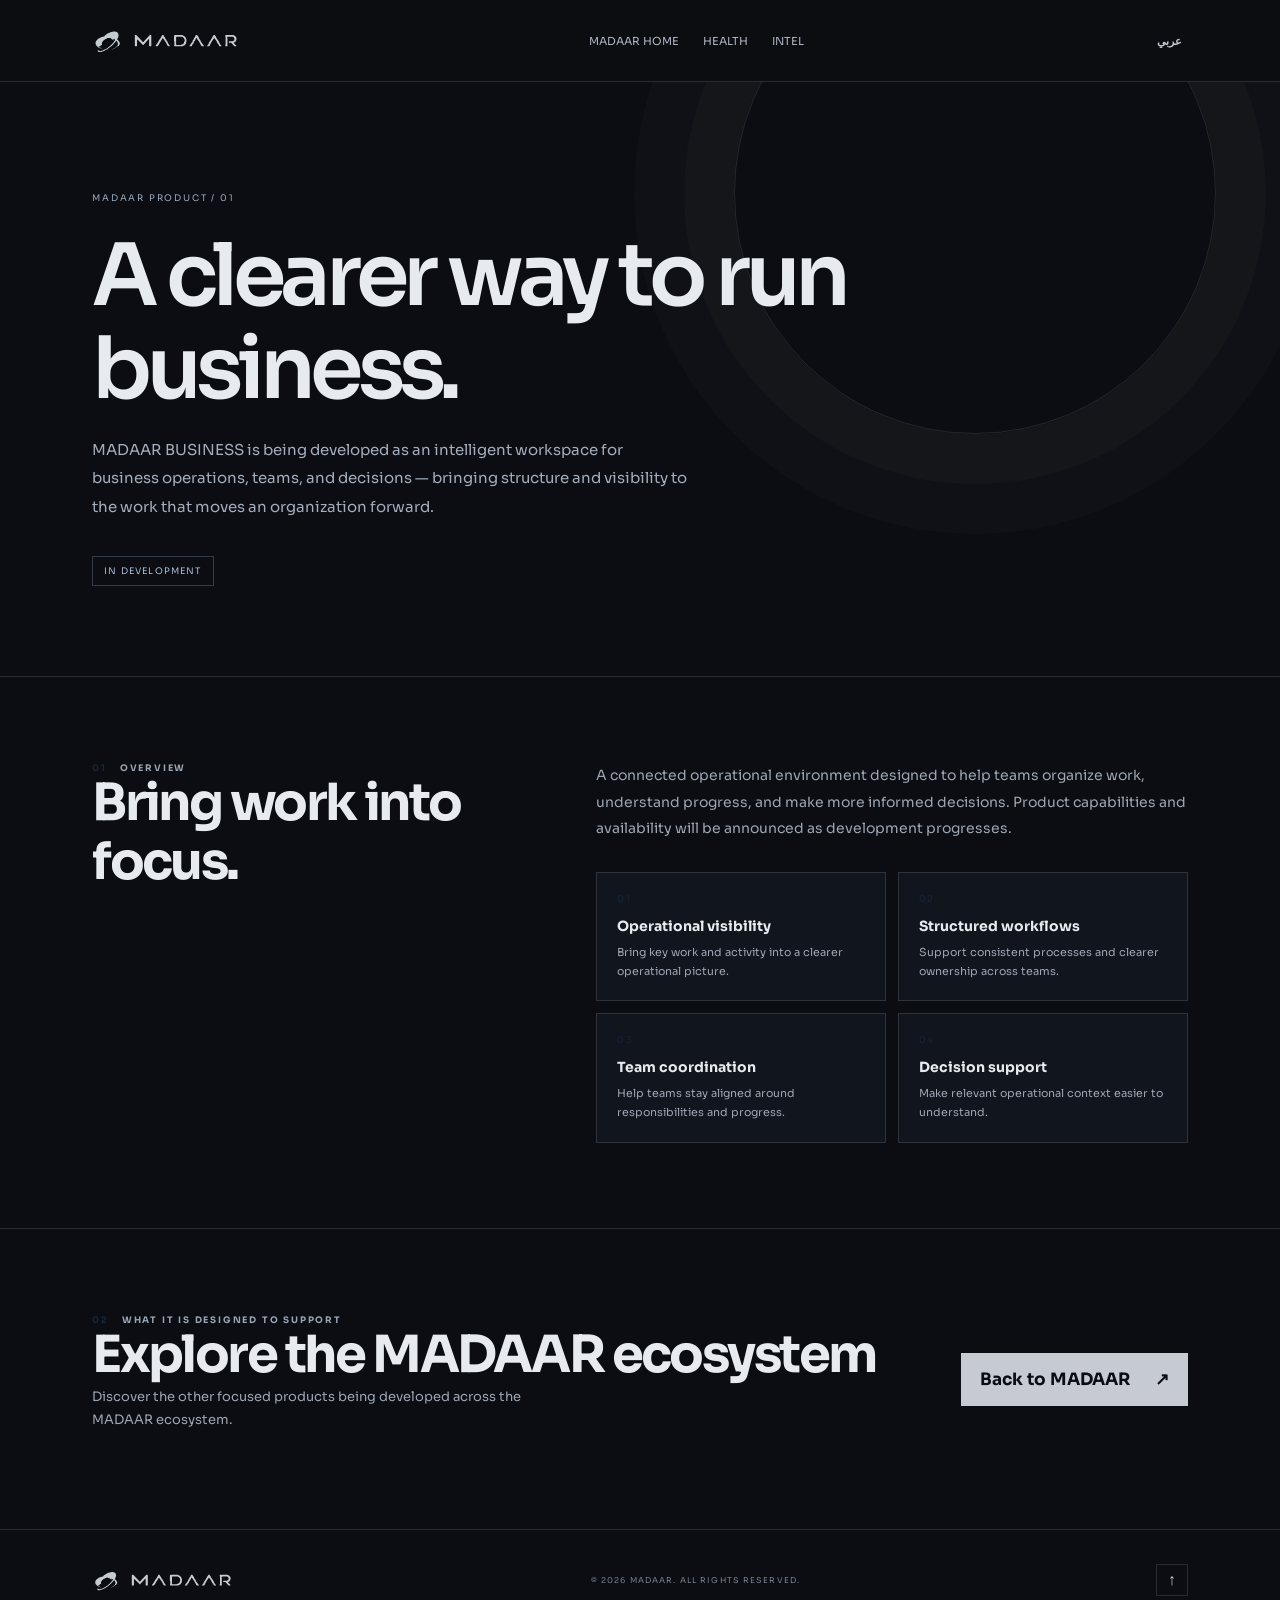
==== commit a4341e0b: "Restore approved MADAAR logo assets across all pages" ====
--- a/business/index.html
+++ b/business/index.html
@@ -1,4 +1,4 @@
 <!doctype html><html lang="en" dir="ltr"><head><meta charset="utf-8"><meta name="viewport" content="width=device-width,initial-scale=1"><meta name="theme-color" content="#0b0d12"><meta name="color-scheme" content="dark"><meta name="description" content="MADAAR BUSINESS is in development, exploring clearer ways to organize business operations, team workflows, and decision-making."><link rel="icon" type="image/svg+xml" href="../favicon.svg"><link rel="canonical" href="https://sultanalialdosari-sys.github.io/MADAAR-WEBSITE/business/"><meta property="og:type" content="website"><meta property="og:site_name" content="MADAAR"><meta property="og:title" content="MADAAR BUSINESS — MADAAR"><meta property="og:description" content="MADAAR BUSINESS is in development, exploring clearer ways to organize business operations, team workflows, and decision-making."><meta property="og:url" content="https://sultanalialdosari-sys.github.io/MADAAR-WEBSITE/business/"><meta property="og:image" content="https://sultanalialdosari-sys.github.io/MADAAR-WEBSITE/social-preview.svg">
   <meta property="og:image:type" content="image/svg+xml"><meta property="og:image:width" content="1200"><meta property="og:image:height" content="630">
   <meta property="og:image:alt" content="MADAAR — Beyond Intelligence. Beyond Boundaries."><meta name="twitter:card" content="summary_large_image"><meta name="twitter:title" content="MADAAR BUSINESS — MADAAR"><meta name="twitter:description" content="MADAAR BUSINESS is in development, exploring clearer ways to organize business operations, team workflows, and decision-making."><meta name="twitter:image" content="https://sultanalialdosari-sys.github.io/MADAAR-WEBSITE/social-preview.svg">
-  <meta name="twitter:image:alt" content="MADAAR — Beyond Intelligence. Beyond Boundaries."><title>MADAAR BUSINESS — MADAAR</title><link rel="preconnect" href="https://fonts.googleapis.com"><link rel="preconnect" href="https://fonts.gstatic.com" crossorigin><link href="https://fonts.googleapis.com/css2?family=IBM+Plex+Sans+Arabic:wght@400;500;600;700&family=Sora:wght@400;500;600;700;800&display=swap" rel="stylesheet"><link rel="stylesheet" href="../styles.css"><link rel="stylesheet" href="../product-pages.css"></head><body class="product-page" data-product="business"><header class="product-nav" role="banner"><a class="brand" href="../"><span class="brand-mark">M</span><span>MADAAR<span class="brand-period">.</span></span></a><nav class="nav-links" aria-label="MADAAR product navigation"><a href="../#products" data-t="back">MADAAR HOME</a><a href="../health/" >HEALTH</a><a href="../intel/">INTEL</a></nav><button class="lang-toggle" id="productLanguage" type="button" aria-label="Switch to Arabic">عربي</button></header><main><section class="product-hero"><div class="product-eyebrow" data-t="eyebrow">MADAAR PRODUCT / 01</div><h1 data-t="title">A clearer way to run business.</h1><p data-t="copy">MADAAR BUSINESS is being developed as an intelligent workspace for business operations, teams, and decisions.</p><span class="stage-note" data-t="stage">IN DEVELOPMENT</span></section><section class="product-detail"><div><div class="section-kicker"><span>01</span><span data-t="overview">OVERVIEW</span></div><h2 data-t="section">Bring work into focus.</h2></div><div><p data-t="body">A connected operational environment designed to help teams organize work, understand progress, and make more informed decisions.</p><div class="detail-points"><article class="detail-point"><span>01</span><h3 data-t="p1">Operational visibility</h3><p data-t="d1">Bring key work and activity into a clearer operational picture.</p></article><article class="detail-point"><span>02</span><h3 data-t="p2">Structured workflows</h3><p data-t="d2">Support consistent processes and clearer ownership across teams.</p></article><article class="detail-point"><span>03</span><h3 data-t="p3">Team coordination</h3><p data-t="d3">Help teams stay aligned around responsibilities and progress.</p></article><article class="detail-point"><span>04</span><h3 data-t="p4">Decision support</h3><p data-t="d4">Make relevant operational context easier to understand.</p></article></div></div></section><section class="product-next"><div><div class="section-kicker"><span>02</span><span data-t="capabilities">WHAT IT IS DESIGNED TO SUPPORT</span></div><h2 data-t="next">Explore the MADAAR ecosystem</h2><p data-t="nextCopy">Discover the other focused products being developed across the MADAAR ecosystem.</p></div><a class="button button-primary" href="../#products"><span data-t="home">Back to MADAAR</span><span>↗</span></a></section></main><footer class="footer" role="contentinfo"><a class="brand footer-brand" href="../"><span class="brand-mark">M</span><span>MADAAR<span class="brand-period">.</span></span></a><span class="copyright" data-t="copyright">© 2026 MADAAR. ALL RIGHTS RESERVED.</span><a class="back-top" href="#" aria-label="Back to top">↑</a></footer><script src="../product-pages.js"></script></body></html>+  <meta name="twitter:image:alt" content="MADAAR — Beyond Intelligence. Beyond Boundaries."><title>MADAAR BUSINESS — MADAAR</title><link rel="preconnect" href="https://fonts.googleapis.com"><link rel="preconnect" href="https://fonts.gstatic.com" crossorigin><link href="https://fonts.googleapis.com/css2?family=IBM+Plex+Sans+Arabic:wght@400;500;600;700&family=Sora:wght@400;500;600;700;800&display=swap" rel="stylesheet"><link rel="stylesheet" href="../styles.css"><link rel="stylesheet" href="../product-pages.css"></head><body class="product-page" data-product="business"><header class="product-nav" role="banner"><a class="brand" href="../"><span class="brand-lockup"><img class="brand-symbol" src="../assets/madaar-symbol.svg" alt="" aria-hidden="true"><img class="brand-wordmark" src="../assets/madaar-wordmark.svg" alt="MADAAR"></span></a><nav class="nav-links" aria-label="MADAAR product navigation"><a href="../#products" data-t="back">MADAAR HOME</a><a href="../health/" >HEALTH</a><a href="../intel/">INTEL</a></nav><button class="lang-toggle" id="productLanguage" type="button" aria-label="Switch to Arabic">عربي</button></header><main><section class="product-hero"><div class="product-eyebrow" data-t="eyebrow">MADAAR PRODUCT / 01</div><h1 data-t="title">A clearer way to run business.</h1><p data-t="copy">MADAAR BUSINESS is being developed as an intelligent workspace for business operations, teams, and decisions.</p><span class="stage-note" data-t="stage">IN DEVELOPMENT</span></section><section class="product-detail"><div><div class="section-kicker"><span>01</span><span data-t="overview">OVERVIEW</span></div><h2 data-t="section">Bring work into focus.</h2></div><div><p data-t="body">A connected operational environment designed to help teams organize work, understand progress, and make more informed decisions.</p><div class="detail-points"><article class="detail-point"><span>01</span><h3 data-t="p1">Operational visibility</h3><p data-t="d1">Bring key work and activity into a clearer operational picture.</p></article><article class="detail-point"><span>02</span><h3 data-t="p2">Structured workflows</h3><p data-t="d2">Support consistent processes and clearer ownership across teams.</p></article><article class="detail-point"><span>03</span><h3 data-t="p3">Team coordination</h3><p data-t="d3">Help teams stay aligned around responsibilities and progress.</p></article><article class="detail-point"><span>04</span><h3 data-t="p4">Decision support</h3><p data-t="d4">Make relevant operational context easier to understand.</p></article></div></div></section><section class="product-next"><div><div class="section-kicker"><span>02</span><span data-t="capabilities">WHAT IT IS DESIGNED TO SUPPORT</span></div><h2 data-t="next">Explore the MADAAR ecosystem</h2><p data-t="nextCopy">Discover the other focused products being developed across the MADAAR ecosystem.</p></div><a class="button button-primary" href="../#products"><span data-t="home">Back to MADAAR</span><span>↗</span></a></section></main><footer class="footer" role="contentinfo"><a class="brand footer-brand" href="../"><span class="brand-lockup"><img class="brand-symbol" src="../assets/madaar-symbol.svg" alt="" aria-hidden="true"><img class="brand-wordmark" src="../assets/madaar-wordmark.svg" alt="MADAAR"></span></a><span class="copyright" data-t="copyright">© 2026 MADAAR. ALL RIGHTS RESERVED.</span><a class="back-top" href="#" aria-label="Back to top">↑</a></footer><script src="../product-pages.js"></script></body></html>
--- a/styles.css
+++ b/styles.css
@@ -14,3 +14,6 @@
 body{font-family:var(--font)}[dir=rtl] body,[dir=rtl] button,[dir=rtl] a{font-family:'IBM Plex Sans Arabic','Sora',sans-serif}
 .brand{letter-spacing:.14em}.brand-mark{border-color:#C6CBD2;color:#C6CBD2}.button-primary,.nav-cta{background:#C6CBD2;color:#0B0D12}.product-card,.detail-point{background:#1B2028;border-color:rgba(198,203,210,.16)}.product-nav{background:rgba(11,13,18,.94);position:relative;z-index:5}
 .main-nav a:focus-visible,.nav-actions a:focus-visible,.nav-actions button:focus-visible,.product-nav a:focus-visible,.product-nav button:focus-visible,.button:focus-visible,.product-link:focus-visible,.back-top:focus-visible{outline:2px solid #C6CBD2;outline-offset:4px}
+
+/* Official MADAAR logo lockup — recovered from the original approved asset package */
+.brand-lockup{display:inline-flex;align-items:center;gap:10px;min-width:0}.brand-symbol{width:34px;height:27px;object-fit:contain;display:block}.brand-wordmark{width:116px;height:auto;max-height:24px;object-fit:contain;display:block}.footer-brand .brand-symbol{width:29px;height:23px}.footer-brand .brand-wordmark{width:105px;max-height:21px}.brand-mark{display:none!important}.brand-period{display:none!important}
--- a/product-pages.css
+++ b/product-pages.css
@@ -29,3 +29,5 @@
 }
 
 .product-nav{background:rgba(11,13,18,.94);border-bottom-color:rgba(198,203,210,.16)}.product-nav .brand{color:#E7EAEE}.product-nav .brand-mark{border-color:#C6CBD2;color:#C6CBD2}.product-nav .lang-toggle{color:#C6CBD2}.product-hero,.product-detail,.product-next{border-color:rgba(198,203,210,.16)}.product-detail,.product-next{background-color:#0B0D12}.product-nav a:focus-visible,.product-nav button:focus-visible,.product-link:focus-visible,.button:focus-visible,.back-top:focus-visible{outline:2px solid #C6CBD2;outline-offset:4px}[dir=rtl] .product-page{font-family:'IBM Plex Sans Arabic','Sora',sans-serif}
+
+.brand-lockup{display:inline-flex;align-items:center;gap:9px}.brand-symbol{width:32px;height:25px;object-fit:contain}.brand-wordmark{width:108px;height:auto;max-height:23px;object-fit:contain}.brand-mark,.brand-period{display:none!important}
